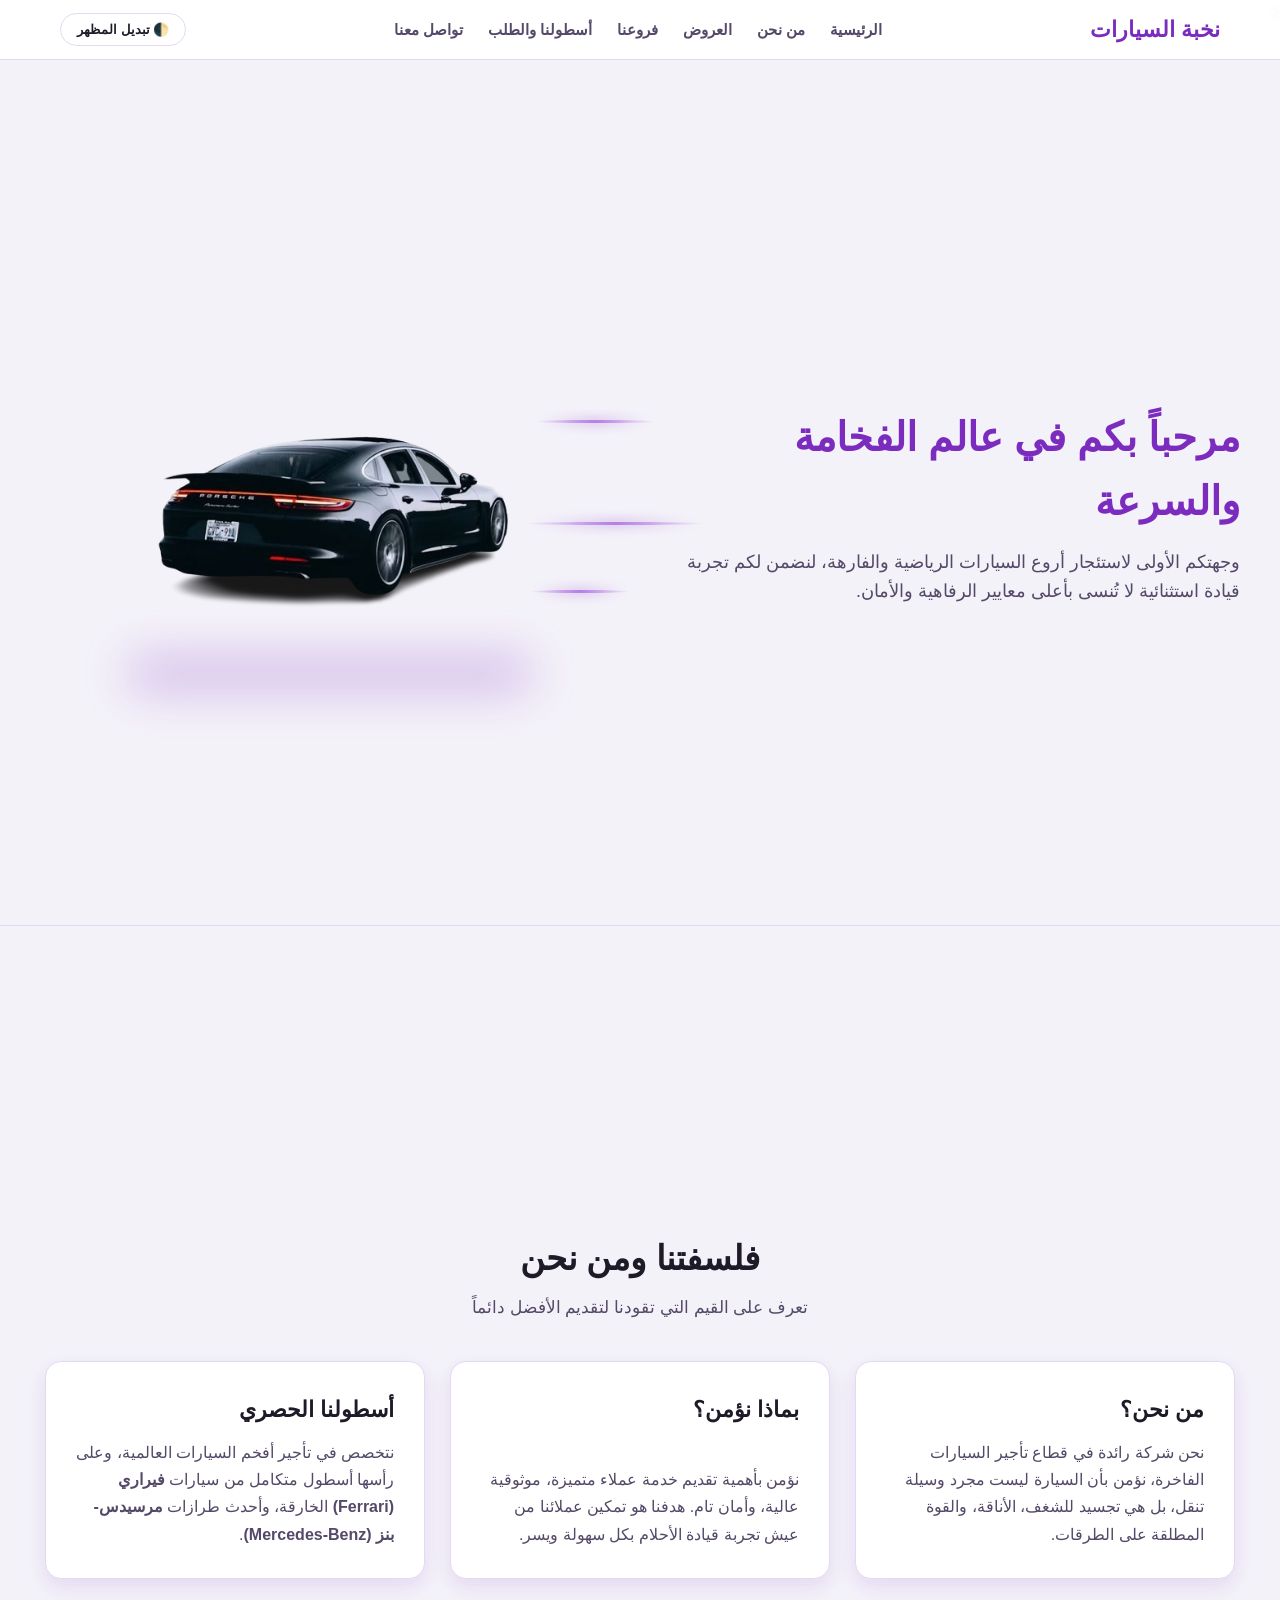
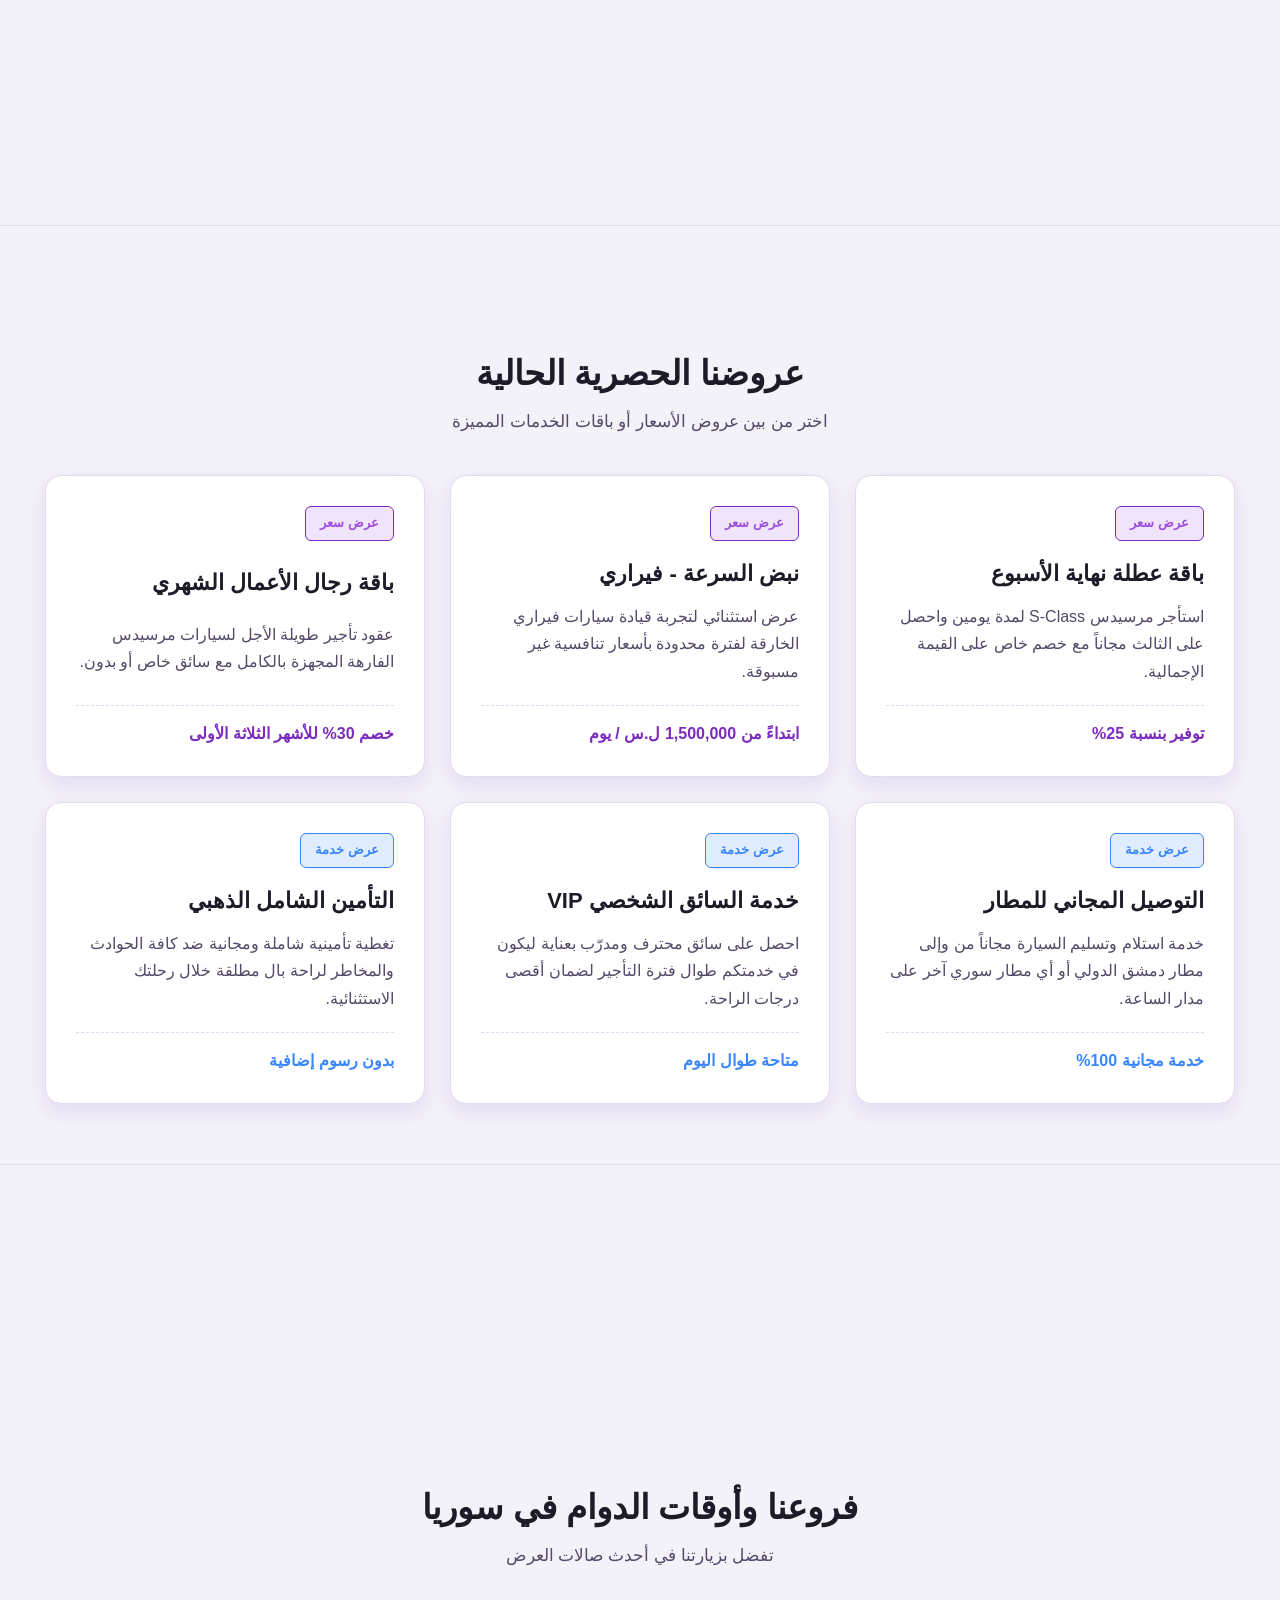
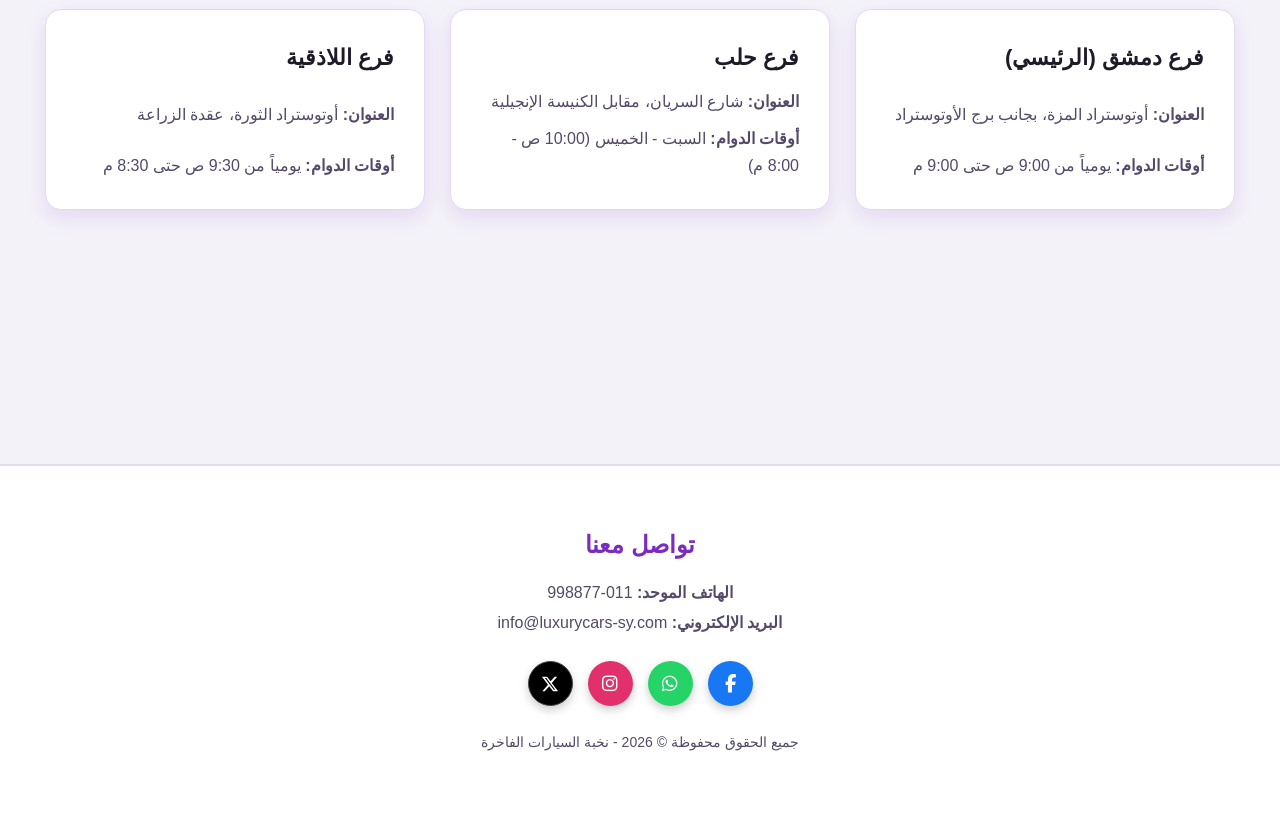
==== index.html @ 185308bc "Upload full Car Rental project files" ====
<?xml version="1.0" encoding="utf-8"?>
<!DOCTYPE html PUBLIC "-//W3C//DTD XHTML 1.0 Strict//EN" "http://www.w3.org/TR/xhtml1/DTD/xhtml1-strict.dtd">
<html xmlns="http://www.w3.org/1999/xhtml" xml:lang="ar" lang="ar" dir="rtl">
<head>
    <meta http-equiv="Content-Type" content="text/html; charset=utf-8" />
    <meta name="viewport" content="width=device-width, initial-scale=1.0" />
    <title>من نحن - نخبة السيارات الفاخرة</title>
    <!-- ربط ملف التنسيق الموحد -->
    <link rel="stylesheet" type="text/css" href="CSS/style.css" />
    <!-- ربط مكتبة Font Awesome للأيقونات -->
    <link rel="stylesheet" href="https://cdnjs.cloudflare.com/ajax/libs/font-awesome/6.4.0/css/all.min.css" />
    <!-- ربط مكتبة jQuery -->
    <script type="text/javascript" src="https://code.jquery.com/jquery-3.6.0.min.js"></script>
</head>
<body>

    <!-- شريط التنقل العلوي -->
    <!-- شريط التنقل العلوي -->
    <div id="navbar">
        <div class="nav-container">
            <!-- الجهة اليمنى: زر القائمة (للشاشات الصغيرة) + اللوغو -->
            <div class="nav-right">
                <button id="menuToggleBtn" type="button" aria-label="فتح القائمة">
                    <i class="fas fa-bars"></i>
                </button>
                <div class="logo">نخبة السيارات</div>
            </div>

            <!-- القائمة الرئيسية (تنسدل كـ Sidebar على الجوال) -->
            <ul class="nav-links">
                <li><a href="home.html">الرئيسية</a></li>
                <li><a href="AboutUs.html">من نحن</a></li>
                <li><a href="AboutUs.html#offers-section">العروض</a></li>
                <li><a href="AboutUs.html#branches-section">فروعنا</a></li>
                <li><a href="Cars.html">أسطولنا والطلب</a></li>
                <li><a href="#footer-section">تواصل معنا</a></li>
            </ul>

            <!-- الجهة اليسرى: زر تبديل المظهر -->
            <button id="themeToggleBtn" type="button">🌓 تبديل المظهر</button>
        </div>
    </div>

    <!-- السكشن الأول: الترحيب -->
    <<!-- السكشن الأول: الترحيب (مع انيميشن السيارة والهواء) -->
    <div id="welcome-section" class="section">
        <div class="welcome-container">
            <div class="welcome-content">
                <h1>مرحباً بكم في عالم الفخامة والسرعة</h1>
                <p>وجهتكم الأولى لاستئجار أروع السيارات الرياضية والفارهة، لنضمن لكم تجربة قيادة استثنائية لا تُنسى بأعلى معايير الرفاهية والأمان.</p>
            </div>
            
            <!-- حاوية السيارة مع تأثير الهواء والسرعة -->
            <div class="car-image-container">
                <div class="car-animation-wrapper">
                    <!-- خطوط الهواء (Wind Streaks) -->
                    <div class="wind-line line-1"></div>
                    <div class="wind-line line-2"></div>
                    <div class="wind-line line-3"></div>
                    
                    <!-- صورة السيارة المفرغة -->
                    <img src="imag/2.png" alt="سيارة فارهة" class="hero-car-img" />
                </div>
            </div>
        </div>
    </div>

    <!-- السكشن الثاني: فلسفتنا ومن نحن -->
    <div id="about-section" class="section">
        <div class="section-title">
            <h2>فلسفتنا ومن نحن</h2>
            <p>تعرف على القيم التي تقودنا لتقديم الأفضل دائماً</p>
        </div>
        <div class="cards-grid">
            <div class="card">
                <h3>من نحن؟</h3>
                <p>نحن شركة رائدة في قطاع تأجير السيارات الفاخرة، نؤمن بأن السيارة ليست مجرد وسيلة تنقل، بل هي تجسيد للشغف، الأناقة، والقوة المطلقة على الطرقات.</p>
            </div>
            <div class="card">
                <h3>بماذا نؤمن؟</h3>
                <p>نؤمن بأهمية تقديم خدمة عملاء متميزة، موثوقية عالية، وأمان تام. هدفنا هو تمكين عملائنا من عيش تجربة قيادة الأحلام بكل سهولة ويسر.</p>
            </div>
            <div class="card">
                <h3>أسطولنا الحصري</h3>
                <p>نتخصص في تأجير أفخم السيارات العالمية، وعلى رأسها أسطول متكامل من سيارات <strong>فيراري (Ferrari)</strong> الخارقة، وأحدث طرازات <strong>مرسيدس-بنز (Mercedes-Benz)</strong>.</p>
            </div>
        </div>
    </div>

    <!-- السكشن الثالث: العروض الحالية -->
    <div id="offers-section" class="section">
        <div class="section-title">
            <h2>عروضنا الحصرية الحالية</h2>
            <p>اختر من بين عروض الأسعار أو باقات الخدمات المميزة</p>
        </div>
        <div class="cards-grid">
            <div class="card offer-card">
                <span class="badge price-badge">عرض سعر</span>
                <h3>باقة عطلة نهاية الأسبوع</h3>
                <p>استأجر مرسيدس S-Class لمدة يومين واحصل على الثالث مجاناً مع خصم خاص على القيمة الإجمالية.</p>
                <div class="card-footer">
                    <span class="price-tag">توفير بنسبة 25%</span>
                </div>
            </div>
            <div class="card offer-card">
                <span class="badge price-badge">عرض سعر</span>
                <h3>نبض السرعة - فيراري</h3>
                <p>عرض استثنائي لتجربة قيادة سيارات فيراري الخارقة لفترة محدودة بأسعار تنافسية غير مسبوقة.</p>
                <div class="card-footer">
                    <span class="price-tag">ابتداءً من 1,500,000 ل.س / يوم</span>
                </div>
            </div>
            <div class="card offer-card">
                <span class="badge price-badge">عرض سعر</span>
                <h3>باقة رجال الأعمال الشهري</h3>
                <p>عقود تأجير طويلة الأجل لسيارات مرسيدس الفارهة المجهزة بالكامل مع سائق خاص أو بدون.</p>
                <div class="card-footer">
                    <span class="price-tag">خصم 30% للأشهر الثلاثة الأولى</span>
                </div>
            </div>
            <div class="card offer-card">
                <span class="badge service-badge">عرض خدمة</span>
                <h3>التوصيل المجاني للمطار</h3>
                <p>خدمة استلام وتسليم السيارة مجاناً من وإلى مطار دمشق الدولي أو أي مطار سوري آخر على مدار الساعة.</p>
                <div class="card-footer">
                    <span class="service-tag">خدمة مجانية 100%</span>
                </div>
            </div>
            <div class="card offer-card">
                <span class="badge service-badge">عرض خدمة</span>
                <h3>خدمة السائق الشخصي VIP</h3>
                <p>احصل على سائق محترف ومدرّب بعناية ليكون في خدمتكم طوال فترة التأجير لضمان أقصى درجات الراحة.</p>
                <div class="card-footer">
                    <span class="service-tag">متاحة طوال اليوم</span>
                </div>
            </div>
            <div class="card offer-card">
                <span class="badge service-badge">عرض خدمة</span>
                <h3>التأمين الشامل الذهبي</h3>
                <p>تغطية تأمينية شاملة ومجانية ضد كافة الحوادث والمخاطر لراحة بال مطلقة خلال رحلتك الاستثنائية.</p>
                <div class="card-footer">
                    <span class="service-tag">بدون رسوم إضافية</span>
                </div>
            </div>
        </div>
    </div>

    <!-- السكشن الرابع: الفروع -->
    <div id="branches-section" class="section">
        <div class="section-title">
            <h2>فروعنا وأوقات الدوام في سوريا</h2>
            <p>تفضل بزيارتنا في أحدث صالات العرض</p>
        </div>
        <div class="cards-grid">
            <div class="card branch-card">
                <h3>فرع دمشق (الرئيسي)</h3>
                <p><strong>العنوان:</strong> أوتوستراد المزة، بجانب برج الأوتوستراد</p>
                <p class="working-hours"><strong>أوقات الدوام:</strong> يومياً من 9:00 ص حتى 9:00 م</p>
            </div>
            <div class="card branch-card">
                <h3>فرع حلب</h3>
                <p><strong>العنوان:</strong> شارع السريان، مقابل الكنيسة الإنجيلية</p>
                <p class="working-hours"><strong>أوقات الدوام:</strong> السبت - الخميس (10:00 ص - 8:00 م)</p>
            </div>
            <div class="card branch-card">
                <h3>فرع اللاذقية</h3>
                <p><strong>العنوان:</strong> أوتوستراد الثورة، عقدة الزراعة</p>
                <p class="working-hours"><strong>أوقات الدوام:</strong> يومياً من 9:30 ص حتى 8:30 م</p>
            </div>
        </div>
    </div>

    <!-- الفوتر مع الأيقونات -->
    <footer id="footer-section">
        <div class="footer-content">
            <h3>تواصل معنا</h3>
            <p><strong>الهاتف الموحد:</strong> 011-998877</p>
            <p><strong>البريد الإلكتروني:</strong> info@luxurycars-sy.com</p>
            
            <div class="social-icons">
                <a href="https://facebook.com" target="_blank" class="social-btn fb" title="Facebook">
                    <i class="fab fa-facebook-f"></i>
                </a>
                <a href="https://whatsapp.com" target="_blank" class="social-btn wa" title="WhatsApp">
                    <i class="fab fa-whatsapp"></i>
                </a>
                <a href="https://instagram.com" target="_blank" class="social-btn ig" title="Instagram">
                    <i class="fab fa-instagram"></i>
                </a>
                <a href="https://twitter.com" target="_blank" class="social-btn x" title="X (Twitter)">
                    <svg viewBox="0 0 24 24" width="18" height="18" fill="currentColor">
                        <path d="M18.244 2.25h3.308l-7.227 8.26 8.502 11.24H16.17l-5.214-6.817L4.99 21.75H1.68l7.73-8.835L1.254 2.25H8.08l4.713 6.231zm-1.161 17.52h1.833L7.084 4.126H5.117z"/>
                    </svg>
                </a>
            </div>

            <p class="copy">جميع الحقوق محفوظة &copy; 2026 - نخبة السيارات الفاخرة</p>
        </div>
    </footer>

    <!-- الجافا سكريبت -->
    <script src="JS/myFunctions.js">
        
    </script>
</body>
</html>
---- CSS/style.css ----
/* إعدادات الألوان العامة */
:root {
    --bg-primary: #0f0c15;
    --bg-card: #1c1628;
    --text-main: #f5f2fb;
    --text-sub: #b2a4c7;
    --purple-accent: #9d4edd;
    --purple-light: #c77dff;
    --border-color: #2f2540;
    --shadow-color: rgba(0, 0, 0, 0.5);
    --nav-bg: rgba(15, 12, 21, 0.95);
}
html:not(.dark-mode) {
    --bg-primary: #f4f2f9;
    --bg-card: #ffffff;
    --text-main: #1f1a28;
    --text-sub: #544968;
    --purple-accent: #7b2cbf;
    --purple-light: #9d4edd;
    --border-color: #e3d9f0;
    --shadow-color: rgba(123, 44, 191, 0.12);
    --nav-bg: rgba(255, 255, 255, 0.95);
}
* {
    box-sizing: border-box;
    margin: 0;
    padding: 0;
}
html {
    scroll-behavior: smooth;
}
body {
    font-family: 'Segoe UI', Tahoma, Geneva, Verdana, sans-serif;
    background-color: var(--bg-primary);
    color: var(--text-main);
    direction: rtl;
    line-height: 1.6;
}
/* شريط التنقل */
#navbar {
    position: fixed;
    top: 0;
    left: 0;
    width: 100%;
    background: var(--nav-bg);
    backdrop-filter: blur(10px);
    border-bottom: 1px solid var(--border-color);
    z-index: 1000;
}
.nav-container {
    display: flex;
    justify-content: space-between;
    align-items: center;
    max-width: 1200px;
    margin: 0 auto;
    padding: 12px 20px;
}
.nav-right {
    display: flex;
    align-items: center;
    gap: 12px;
}
.logo {
    font-size: 22px;
    font-weight: bold;
    color: var(--purple-accent);
}
#menuToggleBtn {
    display: none;
    background: transparent;
    border: none;
    color: var(--text-main);
    font-size: 22px;
    cursor: pointer;
    padding: 4px 8px;
    border-radius: 6px;
    transition: background-color 0.2s ease;
}
#menuToggleBtn:hover {
    background-color: var(--border-color);
}
.nav-links {
    display: flex;
    list-style: none;
    gap: 25px;
    margin: 0;
    padding: 0;
}
.nav-links a {
    text-decoration: none;
    color: var(--text-sub);
    font-weight: 600;
    font-size: 15px;
    padding: 5px 0;
    transition: color 0.3s;
}
.nav-links a:hover, .nav-links a.active-nav {
    color: var(--purple-accent);
}
#themeToggleBtn {
    background: var(--bg-card);
    color: var(--text-main);
    border: 1px solid var(--border-color);
    padding: 8px 16px;
    border-radius: 20px;
    cursor: pointer;
    font-weight: bold;
    font-size: 13px;
    transition: all 0.3s;
}
#themeToggleBtn:hover {
    background-color: var(--purple-accent);
    color: #fff;
}
/* الأقسام والعناوين */
.section {
    min-height: 100vh;
    display: flex;
    flex-direction: column;
    justify-content: center;
    align-items: center;
    padding: 120px 20px 60px 20px;
    border-bottom: 1px solid var(--border-color);
}
.section-title {
    text-align: center;
    margin-bottom: 40px;
}
.section-title h2 {
    font-size: 34px;
    color: var(--text-main);
    margin-bottom: 8px;
}
.section-title p {
    color: var(--text-sub);
    font-size: 17px;
}
/* قسم الترحيب */
.welcome-container {
    display: flex;
    align-items: center;
    justify-content: space-between;
    max-width: 1200px;
    width: 100%;
    gap: 40px;
}
.welcome-content {
    flex: 1;
    text-align: right;
}
.welcome-content h1 {
    font-size: 40px;
    margin-bottom: 15px;
    color: var(--purple-accent);
}
.welcome-content p {
    font-size: 18px;
    color: var(--text-sub);
}
.car-image-container {
    flex: 1;
    text-align: center;
}
.hero-car-img {
    width: 100%;
    max-width: 100%;
    background-color: transparent;
    height: auto;
}
/* البطاقات والعروض */
.cards-grid {
    display: flex;
    flex-wrap: wrap;
    justify-content: center;
    gap: 25px;
    max-width: 1200px;
    width: 100%;
}
.card {
    background-color: var(--bg-card);
    border: 1px solid var(--border-color);
    border-radius: 16px;
    padding: 30px;
    width: calc(33.333% - 20px);
    min-width: 280px;
    display: flex;
    flex-direction: column;
    justify-content: space-between;
    text-align: right;
    box-shadow: 0 8px 20px var(--shadow-color);
    transition: transform 0.3s ease, border-color 0.3s ease;
}
.card:hover {
    transform: translateY(-8px);
    border-color: var(--purple-accent);
}
.card h3 {
    font-size: 22px;
    color: var(--text-main);
    margin-bottom: 12px;
}
.card p {
    font-size: 16px;
    color: var(--text-sub);
    line-height: 1.7;
}
.badge {
    align-self: flex-start;
    padding: 6px 14px;
    border-radius: 6px;
    font-size: 13px;
    font-weight: bold;
    margin-bottom: 15px;
}
.price-badge {
    background-color: rgba(157, 78, 221, 0.15);
    color: var(--purple-light);
    border: 1px solid var(--purple-accent);
}
.service-badge {
    background-color: rgba(58, 134, 255, 0.15);
    color: #3a86ff;
    border: 1px solid #3a86ff;
}
.card-footer {
    margin-top: 20px;
    padding-top: 15px;
    border-top: 1px dashed var(--border-color);
}
.price-tag {
    font-weight: bold;
    color: var(--purple-accent);
    font-size: 16px;
}
.service-tag {
    font-weight: bold;
    color: #3a86ff;
    font-size: 16px;
}
.working-hours {
    margin-top: 10px;
    color: var(--purple-accent);
}
/* التذييل وأيقونات التواصل */
#footer-section {
    background-color: var(--bg-card);
    border-top: 1px solid var(--border-color);
    padding: 60px 20px;
    text-align: center;
}
.footer-content h3 {
    color: var(--purple-accent);
    margin-bottom: 15px;
    font-size: 24px;
}
.footer-content p {
    color: var(--text-sub);
    margin: 5px 0;
    font-size: 16px;
}
.social-icons {
    display: flex;
    justify-content: center;
    gap: 15px;
    margin: 25px 0;
}
.social-btn {
    display: flex;
    justify-content: center;
    align-items: center;
    width: 45px;
    height: 45px;
    border-radius: 50%;
    font-size: 18px;
    color: #ffffff;
    text-decoration: none;
    transition: transform 0.3s ease, opacity 0.3s ease;
    box-shadow: 0 4px 10px rgba(0,0,0,0.2);
}
.social-btn:hover {
    transform: translateY(-3px);
    opacity: 0.9;
}
.social-btn.fb { background-color: #1877f2; }
.social-btn.wa { background-color: #25d366; }
.social-btn.ig { background-color: #e1306c; }
.social-btn.x  { background-color: #000000; border: 1px solid #444; }
html.dark-mode .social-btn.x {
    background-color: #ffffff;
    color: #000000;
}
.footer-content .copy {
    margin-top: 20px;
    font-size: 14px;
}
/* التصميم المتجاوب */
@media (max-width: 992px) {
    #menuToggleBtn {
        display: block;
    }
    .nav-container {
        position: relative;
        padding: 10px 15px;
    }
    .logo {
        font-size: 19px;
    }
    #themeToggleBtn {
        padding: 6px 12px;
        font-size: 12px;
    }
    .nav-links {
        position: absolute;
        top: 100%;
        left: 0;
        right: 0;
        width: 100%;
        background-color: var(--bg-card);
        flex-direction: column;
        align-items: center;
        gap: 15px;
        padding: 0;
        border-bottom: 1px solid var(--border-color);
        box-shadow: 0 15px 30px var(--shadow-color);
        max-height: 0;
        overflow: hidden;
        opacity: 0;
        transition: max-height 0.4s cubic-bezier(0.4, 0, 0.2, 1), opacity 0.3s ease, padding 0.3s ease;
    }
    .nav-links.mobile-open {
        max-height: 380px;
        opacity: 1;
        padding: 20px 0;
    }
    .nav-links a {
        font-size: 15px;
        width: 100%;
        text-align: center;
    }
    .section {
        min-height: auto;
        padding: 85px 15px 45px 15px;
        justify-content: flex-start;
    }
    .section-title {
        margin-bottom: 25px;
    }
    .section-title h2 {
        font-size: 24px;
        margin-bottom: 6px;
    }
    .section-title p {
        font-size: 14px;
    }
    .welcome-container {
        flex-direction: column-reverse;
        text-align: center;
        gap: 20px;
    }
    .welcome-content {
        text-align: center;
    }
    .welcome-content h1 {
        font-size: 26px;
        line-height: 1.35;
        margin-bottom: 12px;
    }
    .welcome-content p {
        font-size: 15px;
        line-height: 1.6;
    }

    .cards-grid {
        gap: 16px;
    }
    .card {
        width: 100%;
        padding: 20px 18px;
        min-width: 0;
    }
    .card h3 {
        font-size: 19px;
        margin-bottom: 8px;
    }
    .card p {
        font-size: 14px;
        line-height: 1.6;
    }
    .badge {
        font-size: 12px;
        padding: 4px 10px;
        margin-bottom: 10px;
    }
    .price-tag, .service-tag {
        font-size: 14px;
    }
    .working-hours {
        font-size: 13px;
    }
    #footer-section {
        padding: 45px 15px;
    }
    .footer-content h3 {
        font-size: 20px;
        margin-bottom: 10px;
    }
    .footer-content p {
        font-size: 14px;
    }
    .social-icons {
        gap: 12px;
        margin: 20px 0;
    }
    .social-btn {
        width: 40px;
        height: 40px;
        font-size: 16px;
    }
    .footer-content .copy {
        font-size: 12px;
        margin-top: 15px;
    }
}
/* حركة السيارة وتأثيرات الهواء */
.car-animation-wrapper {
    position: relative;
    display: inline-block;
    width: 100%;
    max-width: 500px;
}
.hero-car-img {
    width: 100%;
    border-radius: 16px;
    position: relative;
    z-index: 2;
}
@keyframes carDriveEffect {
    0%, 100% {
        transform: translateY(0) rotate(0deg);
    }
    50% {
    }
}
.wind-line {
    position: absolute;
    height: 3px;
    background: linear-gradient(90deg, transparent, var(--purple-light), transparent);
    border-radius: 50%;
    z-index: 1;
    opacity: 0.7;
    filter: drop-shadow(0 0 6px var(--purple-accent));
    animation: windFlow 2.2s linear infinite;
}
.wind-line.line-1 {
    top: 25%;
    right: -15%;
    width: 120px;
    animation-delay: 0s;
}
.wind-line.line-2 {
    top: 55%;
    right: -25%;
    width: 180px;
    animation-delay: 0.7s;
}
.wind-line.line-3 {
    top: 75%;
    right: -10%;
    width: 100px;
    animation-delay: 1.4s;
}
@keyframes windFlow {
    0% {
        transform: translateX(60px);
        opacity: 0;
    }
    30% {
        opacity: 0.9;
    }
    70% {
        opacity: 0.9;
    }
    100% {
        transform: translateX(-350px);
        opacity: 0;
    }
}
.car-animation-wrapper::before {
    content: '';
    position: absolute;
    bottom: -10px;
    left: 10%;
    right: 10%;
    height: 25px;
    background: var(--purple-accent);
    filter: blur(25px);
    opacity: 0.4;
    z-index: 111;
    animation: glowPulse 3s ease-in-out infinite;
}
@keyframes glowPulse {
    0%, 100% {
        transform: scale(0.9);
        opacity: 0.3;
    }
    50% {
        transform: scale(1.1);
        opacity: 0.6;
    }
}
/*==============================================================*/
/* ==========================================
   تنسيقات صفحة السيارات وجدول العرض والنموذج
   ========================================== */

.cars-table-section {
    padding: 120px 20px 60px 20px;
}

/* حاوية الجدول المتجاوبة */
.table-responsive-container {
    max-width: 1200px;
    width: 100%;
    margin: 0 auto;
    overflow-x: auto;
    background-color: var(--bg-card);
    border: 1px solid var(--border-color);
    border-radius: 16px;
    box-shadow: 0 10px 30px var(--shadow-color);
}

.cars-data-table {
    width: 100%;
    border-collapse: collapse;
    text-align: right;
    white-space: nowrap;
}

.cars-data-table th, 
.cars-data-table td {
    padding: 16px 20px;
    border-bottom: 1px solid var(--border-color);
    font-size: 15px;
    color: var(--text-main);
}

.cars-data-table th {
    background-color: rgba(157, 78, 221, 0.1);
    color: var(--purple-accent);
    font-weight: bold;
    font-size: 16px;
}

.cars-data-table tr:last-child td {
    border-bottom: none;
}

.cars-data-table tr:hover td {
    background-color: rgba(157, 78, 221, 0.03);
}

/* مربعات الاختيار (Checkbox) */
.car-select-checkbox, 
.toggle-details-checkbox {
    width: 18px;
    height: 18px;
    accent-color: var(--purple-accent);
    cursor: pointer;
}

/* صف تفاصيل السيارة المخفي */
.car-details-row td {
    background-color: rgba(157, 78, 221, 0.05);
    padding: 15px 20px;
}

.car-specs-box {
    display: flex;
    flex-wrap: wrap;
    gap: 20px;
    font-size: 14px;
    color: var(--text-sub);
}

.car-specs-box strong {
    color: var(--text-main);
}

/* زر المتابعة */
.proceed-container {
    max-width: 1200px;
    margin: 30px auto 0 auto;
    text-align: left;
}

.btn-proceed {
    background-color: var(--purple-accent);
    color: #ffffff;
    border: none;
    padding: 12px 30px;
    border-radius: 10px;
    font-size: 16px;
    font-weight: bold;
    cursor: pointer;
    transition: background-color 0.3s ease, transform 0.2s ease;
    box-shadow: 0 6px 20px rgba(157, 78, 221, 0.3);
}

.btn-proceed:hover {
    background-color: var(--purple-light);
    transform: translateY(-2px);
}

/* ==========================================
   نموذج الحجز (Booking Form Section)
   ========================================== */
.booking-section {
    padding: 40px 20px 80px 20px;
}

.form-card-container {
    max-width: 700px;
    width: 100%;
    margin: 0 auto;
}

.form-card-container fieldset {
    background-color: var(--bg-card);
    border: 1px solid var(--border-color);
    border-radius: 16px;
    padding: 35px;
    box-shadow: 0 10px 30px var(--shadow-color);
}

.form-card-container legend {
    background-color: var(--purple-accent);
    color: #ffffff;
    padding: 8px 20px;
    border-radius: 8px;
    font-weight: bold;
    font-size: 16px;
}

.form-group {
    margin-bottom: 20px;
    text-align: right;
}

.form-group label {
    display: block;
    margin-bottom: 8px;
    font-size: 14px;
    color: var(--text-main);
    font-weight: 600;
}

.form-group input {
    width: 100%;
    padding: 12px 15px;
    border-radius: 10px;
    border: 1px solid var(--border-color);
    background-color: var(--bg-primary);
    color: var(--text-main);
    font-size: 15px;
    outline: none;
    transition: border-color 0.3s, box-shadow 0.3s;
}

.form-group input:focus {
    border-color: var(--purple-accent);
    box-shadow: 0 0 10px rgba(157, 78, 221, 0.2);
}

/* رسائل الخطأ */
.error-msg {
    display: block;
    color: #ff4d4d;
    font-size: 12px;
    margin-top: 5px;
    font-weight: 500;
}

/* زر إرسال الطلب النهائي */
.btn-submit-final {
    width: 100%;
    background: linear-gradient(135deg, var(--purple-accent), #7b2cbf);
    color: #ffffff;
    border: none;
    padding: 14px;
    border-radius: 10px;
    font-weight: bold;
    font-size: 16px;
    cursor: pointer;
    margin-top: 10px;
    transition: opacity 0.3s, transform 0.2s;
    box-shadow: 0 6px 20px rgba(157, 78, 221, 0.3);
}

.btn-submit-final:hover {
    opacity: 0.95;
    transform: translateY(-2px);
}

/* ==========================================
   نافذة النتيجة المنبثقة (Result Modal)
   ========================================== */
.result-body-content {
    text-align: right;
    font-size: 15px;
    color: var(--text-main);
    line-height: 1.8;
}

.result-body-content ul {
    margin: 15px 0;
    padding-right: 20px;
}

.result-body-content li {
    margin-bottom: 8px;
    color: var(--text-sub);
}

.discount-notice {
    background-color: rgba(40, 167, 69, 0.15);
    color: #28a745;
    border: 1px solid #28a745;
    padding: 8px 12px;
    border-radius: 8px;
    font-size: 14px;
    font-weight: bold;
    margin: 15px 0;
    text-align: center;
}

.final-total {
    color: var(--purple-accent);
    font-size: 18px;
    font-weight: bold;
    margin-top: 15px;
    text-align: center;
    background-color: rgba(157, 78, 221, 0.1);
    padding: 10px;
    border-radius: 8px;
}

/* ==========================================
   التصميم المتجاوب للشاشات الصغيرة (Mobile & Tablet)
   ========================================== */
@media (max-width: 768px) {
    .cars-table-section {
        padding: 90px 15px 40px 15px;
    }

    .cars-data-table th, 
    .cars-data-table td {
        padding: 12px 14px;
        font-size: 13px;
    }

    .car-specs-box {
        flex-direction: column;
        gap: 8px;
    }

    .form-card-container fieldset {
        padding: 20px;
    }

    .btn-proceed {
        width: 100%;
        text-align: center;
    }
}
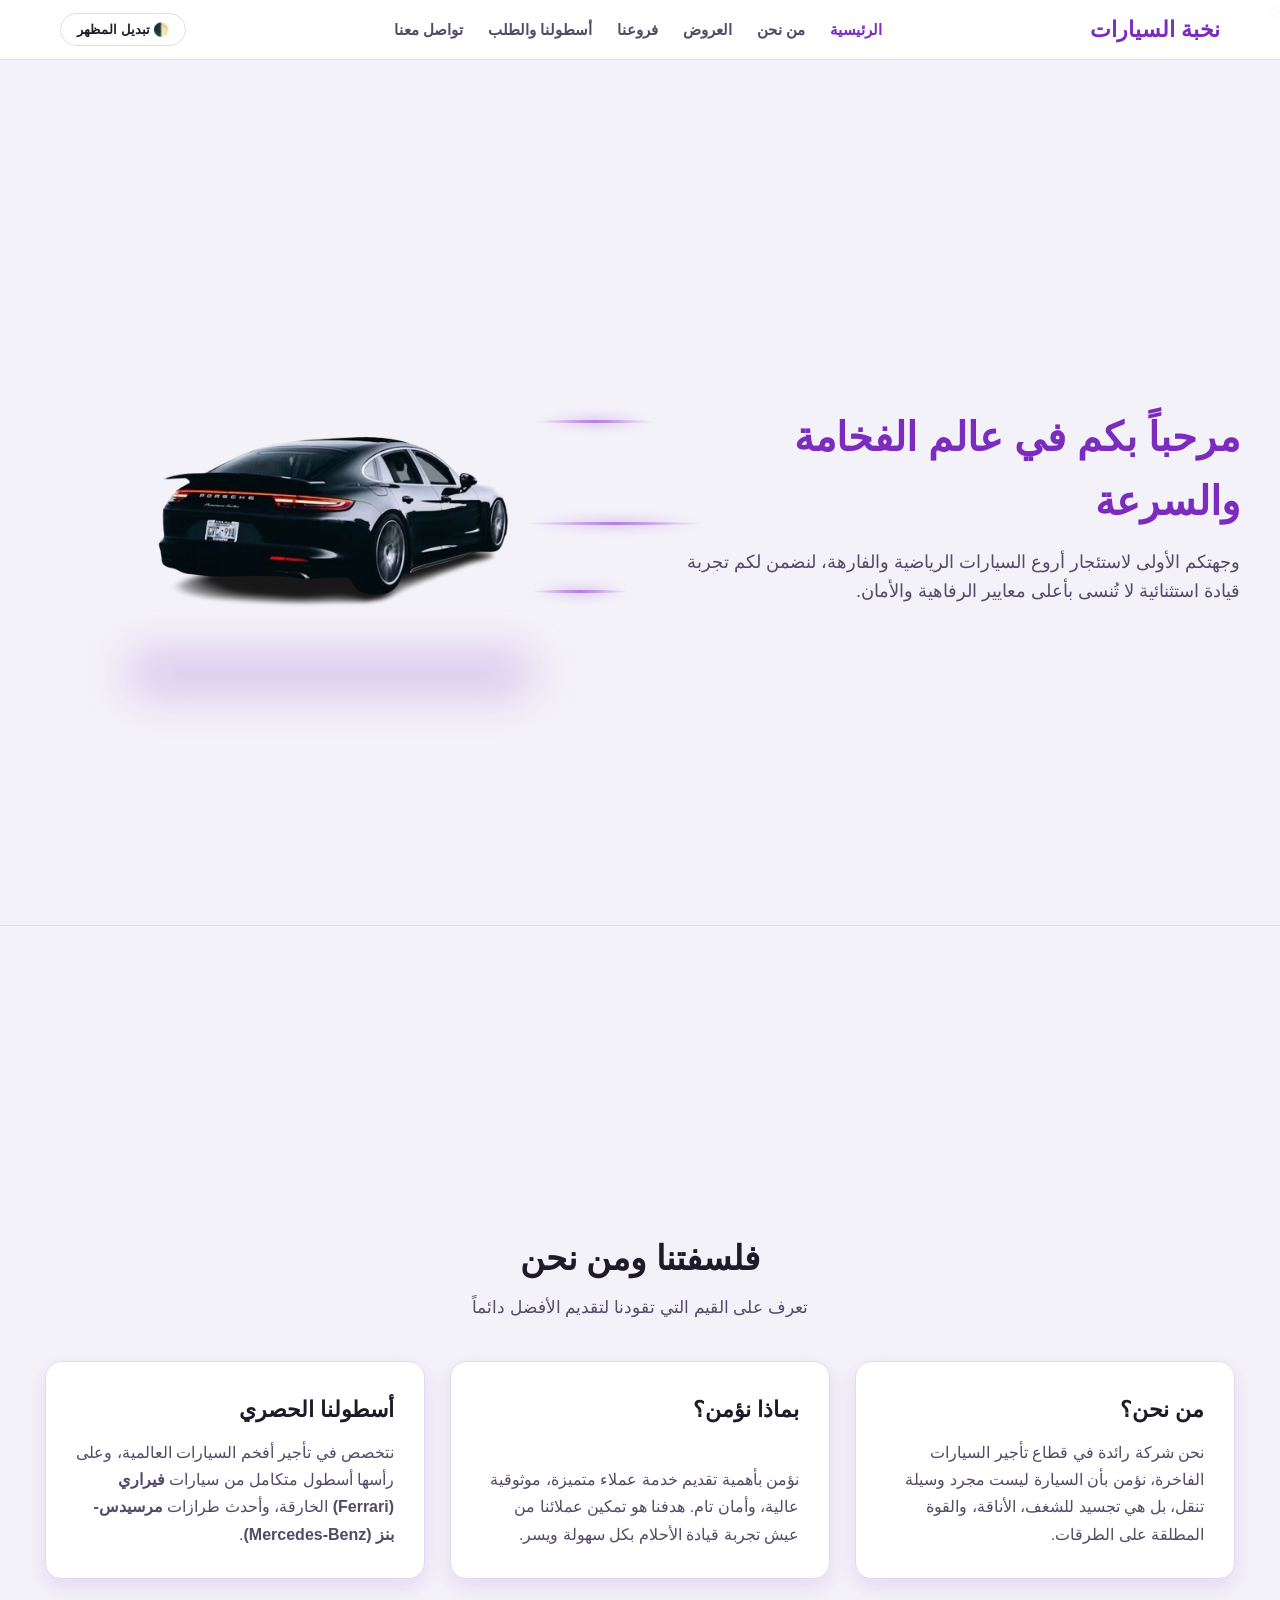
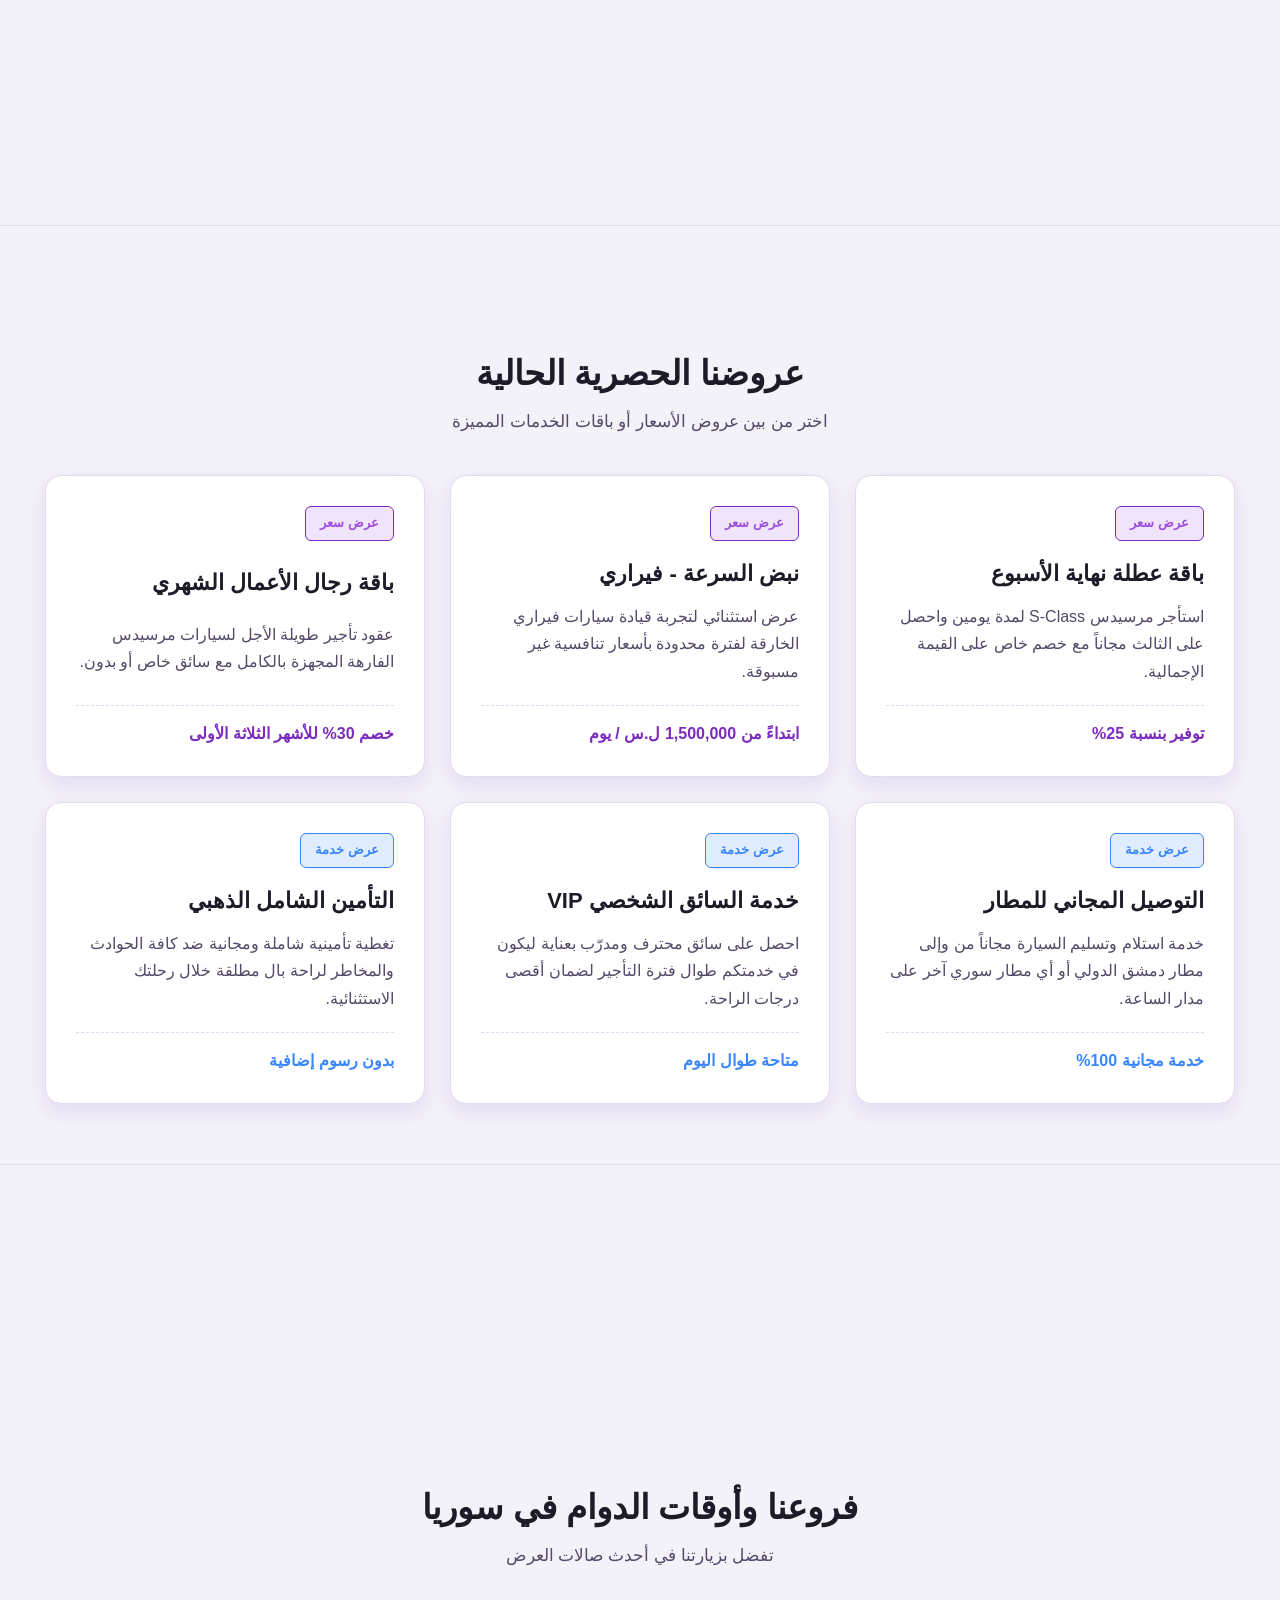
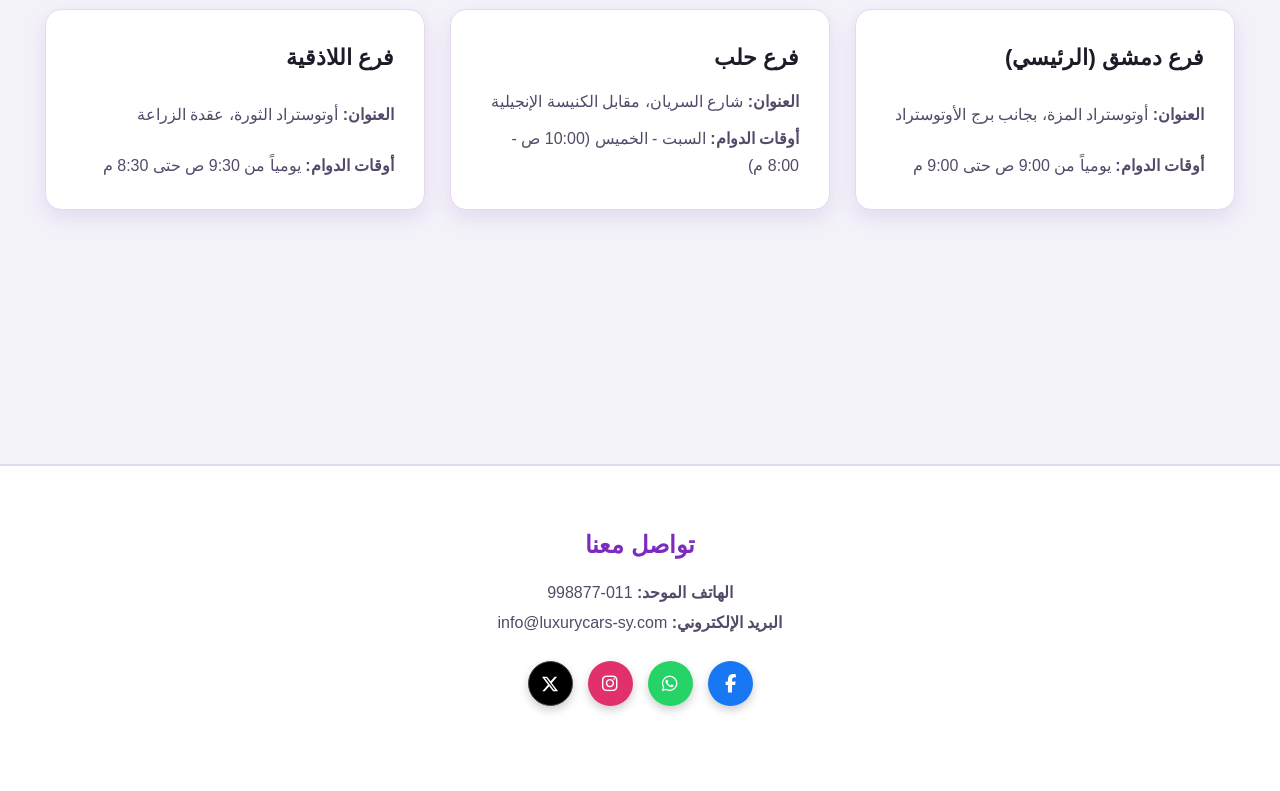
==== commit bdc37056: "Update UI, الملف النهائي" ====
--- a/index.html
+++ b/index.html
@@ -28,11 +28,11 @@
 
             <!-- القائمة الرئيسية (تنسدل كـ Sidebar على الجوال) -->
             <ul class="nav-links">
-                <li><a href="home.html">الرئيسية</a></li>
-                <li><a href="AboutUs.html">من نحن</a></li>
-                <li><a href="AboutUs.html#offers-section">العروض</a></li>
-                <li><a href="AboutUs.html#branches-section">فروعنا</a></li>
-                <li><a href="Cars.html">أسطولنا والطلب</a></li>
+                <li><a href="index.html#welcome-section">الرئيسية</a></li>
+                <li><a href="index.html#about-section">من نحن</a></li>
+                <li><a href="index.html#offers-section">العروض</a></li>
+                <li><a href="index.html#branches-section">فروعنا</a></li>
+                <li><a href="Cars.html#cars-section">أسطولنا والطلب</a></li>
                 <li><a href="#footer-section">تواصل معنا</a></li>
             </ul>
 
@@ -194,7 +194,6 @@
                 </a>
             </div>
 
-            <p class="copy">جميع الحقوق محفوظة &copy; 2026 - نخبة السيارات الفاخرة</p>
         </div>
     </footer>
 
--- a/CSS/style.css
+++ b/CSS/style.css
@@ -1,4 +1,6 @@
-/* إعدادات الألوان العامة */
+/* ==========================================
+   1. إعدادات الألوان العامة والمتغيرات (Variables)
+   ========================================== */
 :root {
     --bg-primary: #0f0c15;
     --bg-card: #1c1628;
@@ -10,6 +12,8 @@
     --shadow-color: rgba(0, 0, 0, 0.5);
     --nav-bg: rgba(15, 12, 21, 0.95);
 }
+
+/* الثيم الفاتح (Light Mode) */
 html:not(.dark-mode) {
     --bg-primary: #f4f2f9;
     --bg-card: #ffffff;
@@ -21,14 +25,20 @@
     --shadow-color: rgba(123, 44, 191, 0.12);
     --nav-bg: rgba(255, 255, 255, 0.95);
 }
+
+/* ==========================================
+   2. التنسيقات الأساسية (Reset & General)
+   ========================================== */
 * {
     box-sizing: border-box;
     margin: 0;
     padding: 0;
 }
+
 html {
     scroll-behavior: smooth;
 }
+
 body {
     font-family: 'Segoe UI', Tahoma, Geneva, Verdana, sans-serif;
     background-color: var(--bg-primary);
@@ -36,7 +46,37 @@
     direction: rtl;
     line-height: 1.6;
 }
-/* شريط التنقل */
+
+/* تنسيق الأقسام والعناوين */
+.section {
+    min-height: 100vh;
+    display: flex;
+    flex-direction: column;
+    justify-content: center;
+    align-items: center;
+    padding: 120px 20px 60px 20px;
+    border-bottom: 1px solid var(--border-color);
+}
+
+.section-title {
+    text-align: center;
+    margin-bottom: 40px;
+}
+
+.section-title h2 {
+    font-size: 34px;
+    color: var(--text-main);
+    margin-bottom: 8px;
+}
+
+.section-title p {
+    color: var(--text-sub);
+    font-size: 17px;
+}
+
+/* ==========================================
+   3. شريط التنقل (Navbar)
+   ========================================== */
 #navbar {
     position: fixed;
     top: 0;
@@ -47,6 +87,7 @@
     border-bottom: 1px solid var(--border-color);
     z-index: 1000;
 }
+
 .nav-container {
     display: flex;
     justify-content: space-between;
@@ -55,16 +96,19 @@
     margin: 0 auto;
     padding: 12px 20px;
 }
+
 .nav-right {
     display: flex;
     align-items: center;
     gap: 12px;
 }
+
 .logo {
     font-size: 22px;
     font-weight: bold;
     color: var(--purple-accent);
 }
+
 #menuToggleBtn {
     display: none;
     background: transparent;
@@ -76,9 +120,11 @@
     border-radius: 6px;
     transition: background-color 0.2s ease;
 }
+
 #menuToggleBtn:hover {
     background-color: var(--border-color);
 }
+
 .nav-links {
     display: flex;
     list-style: none;
@@ -86,6 +132,7 @@
     margin: 0;
     padding: 0;
 }
+
 .nav-links a {
     text-decoration: none;
     color: var(--text-sub);
@@ -94,9 +141,12 @@
     padding: 5px 0;
     transition: color 0.3s;
 }
-.nav-links a:hover, .nav-links a.active-nav {
-    color: var(--purple-accent);
-}
+
+.nav-links a:hover, 
+.nav-links a.active-nav {
+    color: var(--purple-accent);
+}
+
 #themeToggleBtn {
     background: var(--bg-card);
     color: var(--text-main);
@@ -108,34 +158,90 @@
     font-size: 13px;
     transition: all 0.3s;
 }
+
 #themeToggleBtn:hover {
     background-color: var(--purple-accent);
     color: #fff;
 }
-/* الأقسام والعناوين */
-.section {
-    min-height: 100vh;
-    display: flex;
-    flex-direction: column;
+
+/* ==========================================
+   4. الصفحة الرئيسية (Home Page - home.html)
+   ========================================== */
+.home-clean-section {
+    padding: 120px 20px 80px 20px;
+    min-height: calc(100vh - 80px);
+    
+}
+
+.home-table-wrapper {
+    width: 80%;
+    margin: 0 auto;
+    overflow-x: auto;
+    background-color: var(--bg-card);
+    border: 1px solid var(--border-color);
+    border-radius: 16px;
+    box-shadow: 0 10px 30px var(--shadow-color);
+}
+
+.students-data-table {
+    width: 100%;
+    border-collapse: collapse;
+    text-align: right;
+}
+
+.students-data-table th, 
+.students-data-table td {
+    padding: 18px 25px;
+    border-bottom: 1px solid var(--border-color);
+    font-size: 16px;
+    color: var(--text-main);
+}
+
+.students-data-table th {
+    background-color: rgba(157, 78, 221, 0.12);
+    color: var(--purple-accent);
+    font-size: 17px;
+    font-weight: bold;
+}
+
+.students-data-table tr:hover td {
+    background-color: rgba(157, 78, 221, 0.04);
+}
+
+.deploy-action-container {
+    text-align: center;
+    margin-top: 40px;
+    width: 80%;
+    margin-left: auto;
+    margin-right: auto;
+}
+
+
+.deploy-icon-btn {
+    display: inline-flex;
+    align-items: center;
     justify-content: center;
-    align-items: center;
-    padding: 120px 20px 60px 20px;
-    border-bottom: 1px solid var(--border-color);
-}
-.section-title {
-    text-align: center;
-    margin-bottom: 40px;
-}
-.section-title h2 {
-    font-size: 34px;
-    color: var(--text-main);
-    margin-bottom: 8px;
-}
-.section-title p {
-    color: var(--text-sub);
-    font-size: 17px;
-}
-/* قسم الترحيب */
+    gap: 12px;
+    background: linear-gradient(135deg, var(--purple-accent), #7b2cbf);
+    color: #ffffff;
+    padding: 16px 36px;
+    border-radius: 50px;
+    font-size: 18px;
+    font-weight: bold;
+    text-decoration: none;
+    box-shadow: 0 8px 25px rgba(157, 78, 221, 0.35);
+    transition: all 0.3s ease;
+}
+
+.deploy-icon-btn:hover {
+    transform: translateY(-3px) scale(1.02);
+    box-shadow: 0 12px 30px rgba(157, 78, 221, 0.5);
+    color: #ffffff;
+}
+
+/* ==========================================
+   5. صفحة من نحن (About Us - AboutUs.html)
+   ========================================== */
 .welcome-container {
     display: flex;
     align-items: center;
@@ -144,30 +250,28 @@
     width: 100%;
     gap: 40px;
 }
+
 .welcome-content {
     flex: 1;
     text-align: right;
 }
+
 .welcome-content h1 {
     font-size: 40px;
     margin-bottom: 15px;
     color: var(--purple-accent);
 }
+
 .welcome-content p {
     font-size: 18px;
     color: var(--text-sub);
 }
+
 .car-image-container {
     flex: 1;
     text-align: center;
 }
-.hero-car-img {
-    width: 100%;
-    max-width: 100%;
-    background-color: transparent;
-    height: auto;
-}
-/* البطاقات والعروض */
+
 .cards-grid {
     display: flex;
     flex-wrap: wrap;
@@ -176,6 +280,7 @@
     max-width: 1200px;
     width: 100%;
 }
+
 .card {
     background-color: var(--bg-card);
     border: 1px solid var(--border-color);
@@ -190,20 +295,24 @@
     box-shadow: 0 8px 20px var(--shadow-color);
     transition: transform 0.3s ease, border-color 0.3s ease;
 }
+
 .card:hover {
     transform: translateY(-8px);
     border-color: var(--purple-accent);
 }
+
 .card h3 {
     font-size: 22px;
     color: var(--text-main);
     margin-bottom: 12px;
 }
+
 .card p {
     font-size: 16px;
     color: var(--text-sub);
     line-height: 1.7;
 }
+
 .badge {
     align-self: flex-start;
     padding: 6px 14px;
@@ -212,235 +321,57 @@
     font-weight: bold;
     margin-bottom: 15px;
 }
+
 .price-badge {
     background-color: rgba(157, 78, 221, 0.15);
     color: var(--purple-light);
     border: 1px solid var(--purple-accent);
 }
+
 .service-badge {
     background-color: rgba(58, 134, 255, 0.15);
     color: #3a86ff;
     border: 1px solid #3a86ff;
 }
+
 .card-footer {
     margin-top: 20px;
     padding-top: 15px;
     border-top: 1px dashed var(--border-color);
 }
+
 .price-tag {
     font-weight: bold;
     color: var(--purple-accent);
     font-size: 16px;
 }
+
 .service-tag {
     font-weight: bold;
     color: #3a86ff;
     font-size: 16px;
 }
+
 .working-hours {
     margin-top: 10px;
     color: var(--purple-accent);
 }
-/* التذييل وأيقونات التواصل */
-#footer-section {
-    background-color: var(--bg-card);
-    border-top: 1px solid var(--border-color);
-    padding: 60px 20px;
-    text-align: center;
-}
-.footer-content h3 {
-    color: var(--purple-accent);
-    margin-bottom: 15px;
-    font-size: 24px;
-}
-.footer-content p {
-    color: var(--text-sub);
-    margin: 5px 0;
-    font-size: 16px;
-}
-.social-icons {
-    display: flex;
-    justify-content: center;
-    gap: 15px;
-    margin: 25px 0;
-}
-.social-btn {
-    display: flex;
-    justify-content: center;
-    align-items: center;
-    width: 45px;
-    height: 45px;
-    border-radius: 50%;
-    font-size: 18px;
-    color: #ffffff;
-    text-decoration: none;
-    transition: transform 0.3s ease, opacity 0.3s ease;
-    box-shadow: 0 4px 10px rgba(0,0,0,0.2);
-}
-.social-btn:hover {
-    transform: translateY(-3px);
-    opacity: 0.9;
-}
-.social-btn.fb { background-color: #1877f2; }
-.social-btn.wa { background-color: #25d366; }
-.social-btn.ig { background-color: #e1306c; }
-.social-btn.x  { background-color: #000000; border: 1px solid #444; }
-html.dark-mode .social-btn.x {
-    background-color: #ffffff;
-    color: #000000;
-}
-.footer-content .copy {
-    margin-top: 20px;
-    font-size: 14px;
-}
-/* التصميم المتجاوب */
-@media (max-width: 992px) {
-    #menuToggleBtn {
-        display: block;
-    }
-    .nav-container {
-        position: relative;
-        padding: 10px 15px;
-    }
-    .logo {
-        font-size: 19px;
-    }
-    #themeToggleBtn {
-        padding: 6px 12px;
-        font-size: 12px;
-    }
-    .nav-links {
-        position: absolute;
-        top: 100%;
-        left: 0;
-        right: 0;
-        width: 100%;
-        background-color: var(--bg-card);
-        flex-direction: column;
-        align-items: center;
-        gap: 15px;
-        padding: 0;
-        border-bottom: 1px solid var(--border-color);
-        box-shadow: 0 15px 30px var(--shadow-color);
-        max-height: 0;
-        overflow: hidden;
-        opacity: 0;
-        transition: max-height 0.4s cubic-bezier(0.4, 0, 0.2, 1), opacity 0.3s ease, padding 0.3s ease;
-    }
-    .nav-links.mobile-open {
-        max-height: 380px;
-        opacity: 1;
-        padding: 20px 0;
-    }
-    .nav-links a {
-        font-size: 15px;
-        width: 100%;
-        text-align: center;
-    }
-    .section {
-        min-height: auto;
-        padding: 85px 15px 45px 15px;
-        justify-content: flex-start;
-    }
-    .section-title {
-        margin-bottom: 25px;
-    }
-    .section-title h2 {
-        font-size: 24px;
-        margin-bottom: 6px;
-    }
-    .section-title p {
-        font-size: 14px;
-    }
-    .welcome-container {
-        flex-direction: column-reverse;
-        text-align: center;
-        gap: 20px;
-    }
-    .welcome-content {
-        text-align: center;
-    }
-    .welcome-content h1 {
-        font-size: 26px;
-        line-height: 1.35;
-        margin-bottom: 12px;
-    }
-    .welcome-content p {
-        font-size: 15px;
-        line-height: 1.6;
-    }
-
-    .cards-grid {
-        gap: 16px;
-    }
-    .card {
-        width: 100%;
-        padding: 20px 18px;
-        min-width: 0;
-    }
-    .card h3 {
-        font-size: 19px;
-        margin-bottom: 8px;
-    }
-    .card p {
-        font-size: 14px;
-        line-height: 1.6;
-    }
-    .badge {
-        font-size: 12px;
-        padding: 4px 10px;
-        margin-bottom: 10px;
-    }
-    .price-tag, .service-tag {
-        font-size: 14px;
-    }
-    .working-hours {
-        font-size: 13px;
-    }
-    #footer-section {
-        padding: 45px 15px;
-    }
-    .footer-content h3 {
-        font-size: 20px;
-        margin-bottom: 10px;
-    }
-    .footer-content p {
-        font-size: 14px;
-    }
-    .social-icons {
-        gap: 12px;
-        margin: 20px 0;
-    }
-    .social-btn {
-        width: 40px;
-        height: 40px;
-        font-size: 16px;
-    }
-    .footer-content .copy {
-        font-size: 12px;
-        margin-top: 15px;
-    }
-}
-/* حركة السيارة وتأثيرات الهواء */
+
+/* حركة السيارة وتأثيرات الهواء (Animations) */
 .car-animation-wrapper {
     position: relative;
     display: inline-block;
     width: 100%;
     max-width: 500px;
 }
+
 .hero-car-img {
     width: 100%;
     border-radius: 16px;
     position: relative;
     z-index: 2;
 }
-@keyframes carDriveEffect {
-    0%, 100% {
-        transform: translateY(0) rotate(0deg);
-    }
-    50% {
-    }
-}
+
 .wind-line {
     position: absolute;
     height: 3px;
@@ -451,40 +382,18 @@
     filter: drop-shadow(0 0 6px var(--purple-accent));
     animation: windFlow 2.2s linear infinite;
 }
-.wind-line.line-1 {
-    top: 25%;
-    right: -15%;
-    width: 120px;
-    animation-delay: 0s;
-}
-.wind-line.line-2 {
-    top: 55%;
-    right: -25%;
-    width: 180px;
-    animation-delay: 0.7s;
-}
-.wind-line.line-3 {
-    top: 75%;
-    right: -10%;
-    width: 100px;
-    animation-delay: 1.4s;
-}
+
+.wind-line.line-1 { top: 25%; right: -15%; width: 120px; animation-delay: 0s; }
+.wind-line.line-2 { top: 55%; right: -25%; width: 180px; animation-delay: 0.7s; }
+.wind-line.line-3 { top: 75%; right: -10%; width: 100px; animation-delay: 1.4s; }
+
 @keyframes windFlow {
-    0% {
-        transform: translateX(60px);
-        opacity: 0;
-    }
-    30% {
-        opacity: 0.9;
-    }
-    70% {
-        opacity: 0.9;
-    }
-    100% {
-        transform: translateX(-350px);
-        opacity: 0;
-    }
-}
+    0% { transform: translateX(60px); opacity: 0; }
+    30% { opacity: 0.9; }
+    70% { opacity: 0.9; }
+    100% { transform: translateX(-350px); opacity: 0; }
+}
+
 .car-animation-wrapper::before {
     content: '';
     position: absolute;
@@ -498,26 +407,20 @@
     z-index: 111;
     animation: glowPulse 3s ease-in-out infinite;
 }
+
 @keyframes glowPulse {
-    0%, 100% {
-        transform: scale(0.9);
-        opacity: 0.3;
-    }
-    50% {
-        transform: scale(1.1);
-        opacity: 0.6;
-    }
-}
-/*==============================================================*/
+    0%, 100% { transform: scale(0.9); opacity: 0.3; }
+    50% { transform: scale(1.1); opacity: 0.6; }
+}
+
+
 /* ==========================================
-   تنسيقات صفحة السيارات وجدول العرض والنموذج
+   6. صفحة السيارات والحجز (Cars.html)
    ========================================== */
-
 .cars-table-section {
     padding: 120px 20px 60px 20px;
 }
 
-/* حاوية الجدول المتجاوبة */
 .table-responsive-container {
     max-width: 1200px;
     width: 100%;
@@ -551,15 +454,9 @@
     font-size: 16px;
 }
 
-.cars-data-table tr:last-child td {
-    border-bottom: none;
-}
-
-.cars-data-table tr:hover td {
-    background-color: rgba(157, 78, 221, 0.03);
-}
-
-/* مربعات الاختيار (Checkbox) */
+.cars-data-table tr:last-child td { border-bottom: none; }
+.cars-data-table tr:hover td { background-color: rgba(157, 78, 221, 0.03); }
+
 .car-select-checkbox, 
 .toggle-details-checkbox {
     width: 18px;
@@ -568,7 +465,6 @@
     cursor: pointer;
 }
 
-/* صف تفاصيل السيارة المخفي */
 .car-details-row td {
     background-color: rgba(157, 78, 221, 0.05);
     padding: 15px 20px;
@@ -586,7 +482,6 @@
     color: var(--text-main);
 }
 
-/* زر المتابعة */
 .proceed-container {
     max-width: 1200px;
     margin: 30px auto 0 auto;
@@ -611,9 +506,6 @@
     transform: translateY(-2px);
 }
 
-/* ==========================================
-   نموذج الحجز (Booking Form Section)
-   ========================================== */
 .booking-section {
     padding: 40px 20px 80px 20px;
 }
@@ -671,7 +563,6 @@
     box-shadow: 0 0 10px rgba(157, 78, 221, 0.2);
 }
 
-/* رسائل الخطأ */
 .error-msg {
     display: block;
     color: #ff4d4d;
@@ -680,7 +571,6 @@
     font-weight: 500;
 }
 
-/* زر إرسال الطلب النهائي */
 .btn-submit-final {
     width: 100%;
     background: linear-gradient(135deg, var(--purple-accent), #7b2cbf);
@@ -701,9 +591,42 @@
     transform: translateY(-2px);
 }
 
-/* ==========================================
-   نافذة النتيجة المنبثقة (Result Modal)
-   ========================================== */
+/* النافذة المنبثقة (Modal) */
+.modal-overlay {
+    position: fixed;
+    top: 0; left: 0; right: 0; bottom: 0;
+    background: rgba(0,0,0,0.7);
+    display: flex;
+    align-items: center;
+    justify-content: center;
+    z-index: 2000;
+}
+
+.modal-content {
+    background: var(--bg-card);
+    padding: 30px;
+    border-radius: 16px;
+    width: 90%;
+    max-width: 500px;
+    position: relative;
+    border: 1px solid var(--purple-accent);
+}
+
+.modal-close {
+    position: absolute;
+    top: 15px; left: 15px;
+    background: transparent;
+    border: none;
+    font-size: 24px;
+    color: var(--text-main);
+    cursor: pointer;
+}
+
+.modal-title {
+    color: var(--purple-accent);
+    margin-bottom: 20px;
+}
+
 .result-body-content {
     text-align: right;
     font-size: 15px;
@@ -745,30 +668,241 @@
 }
 
 /* ==========================================
-   التصميم المتجاوب للشاشات الصغيرة (Mobile & Tablet)
+   7. الفوتر (Footer)
    ========================================== */
+#footer-section {
+    background-color: var(--bg-card);
+    border-top: 1px solid var(--border-color);
+    padding: 60px 20px;
+    text-align: center;
+}
+
+.footer-content h3 {
+    color: var(--purple-accent);
+    margin-bottom: 15px;
+    font-size: 24px;
+}
+
+.footer-content p {
+    color: var(--text-sub);
+    margin: 5px 0;
+    font-size: 16px;
+}
+
+.social-icons {
+    display: flex;
+    justify-content: center;
+    gap: 15px;
+    margin: 25px 0;
+}
+
+.social-btn {
+    display: flex;
+    justify-content: center;
+    align-items: center;
+    width: 45px;
+    height: 45px;
+    border-radius: 50%;
+    font-size: 18px;
+    color: #ffffff;
+    text-decoration: none;
+    transition: transform 0.3s ease, opacity 0.3s ease;
+    box-shadow: 0 4px 10px rgba(0,0,0,0.2);
+}
+
+.social-btn:hover { transform: translateY(-3px); opacity: 0.9; }
+.social-btn.fb { background-color: #1877f2; }
+.social-btn.wa { background-color: #25d366; }
+.social-btn.ig { background-color: #e1306c; }
+.social-btn.x  { background-color: #000000; border: 1px solid #444; }
+
+html.dark-mode .social-btn.x {
+    background-color: #ffffff;
+    color: #000000;
+}
+
+.footer-content .copy {
+    margin-top: 20px;
+    font-size: 14px;
+}
+
+
+/* ==========================================
+   8. التجاوب مع الشاشات (Media Queries)
+   ========================================== */
+
+/* للشاشات المتوسطة والتابلت (أقل من 992px) */
+@media (max-width: 992px) {
+    #menuToggleBtn { display: block; }
+    .nav-container { position: relative; padding: 10px 15px; }
+    .logo { font-size: 19px; }
+    #themeToggleBtn { padding: 6px 12px; font-size: 12px; }
+    
+    .nav-links {
+        position: absolute;
+        top: 100%; left: 0; right: 0; width: 100%;
+        background-color: var(--bg-card);
+        flex-direction: column; align-items: center; gap: 15px;
+        padding: 0;
+        border-bottom: 1px solid var(--border-color);
+        box-shadow: 0 15px 30px var(--shadow-color);
+        max-height: 0; overflow: hidden; opacity: 0;
+        transition: max-height 0.4s cubic-bezier(0.4, 0, 0.2, 1), opacity 0.3s ease, padding 0.3s ease;
+    }
+    
+    .nav-links.mobile-open { max-height: 380px; opacity: 1; padding: 20px 0; }
+    .nav-links a { font-size: 15px; width: 100%; text-align: center; }
+    
+    .section { min-height: auto; padding: 85px 15px 45px 15px; justify-content: flex-start; }
+    .section-title { margin-bottom: 25px; }
+    .section-title h2 { font-size: 24px; margin-bottom: 6px; }
+    .section-title p { font-size: 14px; }
+    
+    .welcome-container { flex-direction: column-reverse; text-align: center; gap: 20px; }
+    .welcome-content { text-align: center; }
+    .welcome-content h1 { font-size: 26px; line-height: 1.35; margin-bottom: 12px; }
+    .welcome-content p { font-size: 15px; line-height: 1.6; }
+
+    .cards-grid { gap: 16px; }
+    .card { width: 100%; padding: 20px 18px; min-width: 0; }
+    .card h3 { font-size: 19px; margin-bottom: 8px; }
+    .card p { font-size: 14px; line-height: 1.6; }
+}
+
+/* للشاشات الصغيرة والموبايل (أقل من 768px) */
 @media (max-width: 768px) {
-    .cars-table-section {
-        padding: 90px 15px 40px 15px;
+    /* تجاوب الصفحة الرئيسية */
+    .home-table-wrapper, .deploy-action-container { width: 95%; }
+    .students-data-table th, .students-data-table td { padding: 12px 15px; font-size: 14px; }
+    .deploy-icon-btn { width: 100%; font-size: 15px; padding: 14px 20px; flex-direction: column; gap: 8px; }
+
+    /* تجاوب صفحة السيارات */
+    .cars-table-section { padding: 90px 15px 40px 15px; }
+    .cars-data-table th, .cars-data-table td { padding: 12px 14px; font-size: 13px; }
+    .car-specs-box { flex-direction: column; gap: 8px; }
+    .form-card-container fieldset { padding: 20px; }
+    .btn-proceed { width: 100%; text-align: center; }
+}
+/* ==========================================
+   تنسيقات الصفحة الرئيسية (Home Page - home.html)
+   ========================================== */
+.home-clean-section {
+    padding: 120px 20px 80px 20px;
+    min-height: calc(100vh - 80px);
+}
+
+/* حاوية الجدول (عرض 80%) */
+.home-table-wrapper {
+    width: 80%;
+    margin: 0 auto;
+    overflow-x: auto;
+    background-color: var(--bg-card);
+    border: 1px solid var(--border-color);
+    border-radius: 16px;
+    box-shadow: 0 10px 30px var(--shadow-color);
+}
+
+.students-data-table {
+    width: 100%;
+    border-collapse: collapse;
+    text-align: right;
+}
+
+.students-data-table th, 
+.students-data-table td {
+    padding: 18px 25px;
+    border-bottom: 1px solid var(--border-color);
+    font-size: 16px;
+    color: var(--text-main);
+}
+
+.students-data-table th {
+    background-color: rgba(157, 78, 221, 0.12);
+    color: var(--purple-accent);
+    font-size: 17px;
+    font-weight: bold;
+}
+
+.students-data-table tr:hover td {
+    background-color: rgba(157, 78, 221, 0.04);
+}
+
+/* قسم الزر والملاحظات */
+.deploy-action-container {
+    text-align: center;
+    margin-top: 40px;
+    width: 80%;
+    margin-left: auto;
+    margin-right: auto;
+}
+
+.notes-text {
+    color: var(--text-sub);
+    font-size: 15px;
+    margin-bottom: 25px;
+    line-height: 1.6;
+}
+
+/* زر الانتقال للموقع المباشر */
+.deploy-icon-btn {
+    display: inline-flex;
+    align-items: center;
+    justify-content: center;
+    gap: 12px;
+    background: linear-gradient(135deg, var(--purple-accent), #7b2cbf);
+    color: #ffffff;
+    padding: 16px 36px;
+    border-radius: 50px;
+    font-size: 18px;
+    font-weight: bold;
+    text-decoration: none;
+    box-shadow: 0 8px 25px rgba(157, 78, 221, 0.35);
+    transition: all 0.3s ease;
+}
+
+.deploy-icon-btn:hover {
+    transform: translateY(-3px) scale(1.02);
+    box-shadow: 0 12px 30px rgba(157, 78, 221, 0.5);
+    color: #ffffff;
+}
+
+.deploy-icon-btn i {
+    font-size: 20px;
+}
+
+/* تجاوب الصفحة الرئيسية للشاشات الصغيرة (الموبايل) */
+@media (max-width: 768px) {
+    .home-table-wrapper, 
+    .deploy-action-container {
+        width: 95%;
     }
-
-    .cars-data-table th, 
-    .cars-data-table td {
-        padding: 12px 14px;
-        font-size: 13px;
+    
+    .students-data-table th, 
+    .students-data-table td {
+        padding: 12px 15px;
+        font-size: 14px;
     }
 
-    .car-specs-box {
+    .deploy-icon-btn {
+        width: 100%;
+        font-size: 15px;
+        padding: 14px 20px;
         flex-direction: column;
         gap: 8px;
     }
-
-    .form-card-container fieldset {
-        padding: 20px;
-    }
-
-    .btn-proceed {
-        width: 100%;
-        text-align: center;
-    }
+}
+/* جعل الأيقونة بيضاء في الوضع الداكن (الافتراضي لدينا) */
+input[type="date"]::-webkit-calendar-picker-indicator {
+    filter: invert(1) brightness(1.5);
+    cursor: pointer;
+    opacity: 0.8;
+}
+
+input[type="date"]::-webkit-calendar-picker-indicator:hover {
+    opacity: 1;
+}
+
+/* إعادة الأيقونة للونها الطبيعي (الغامق) في الوضع الفاتح */
+html:not(.dark-mode) input[type="date"]::-webkit-calendar-picker-indicator {
+    filter: none;
 }
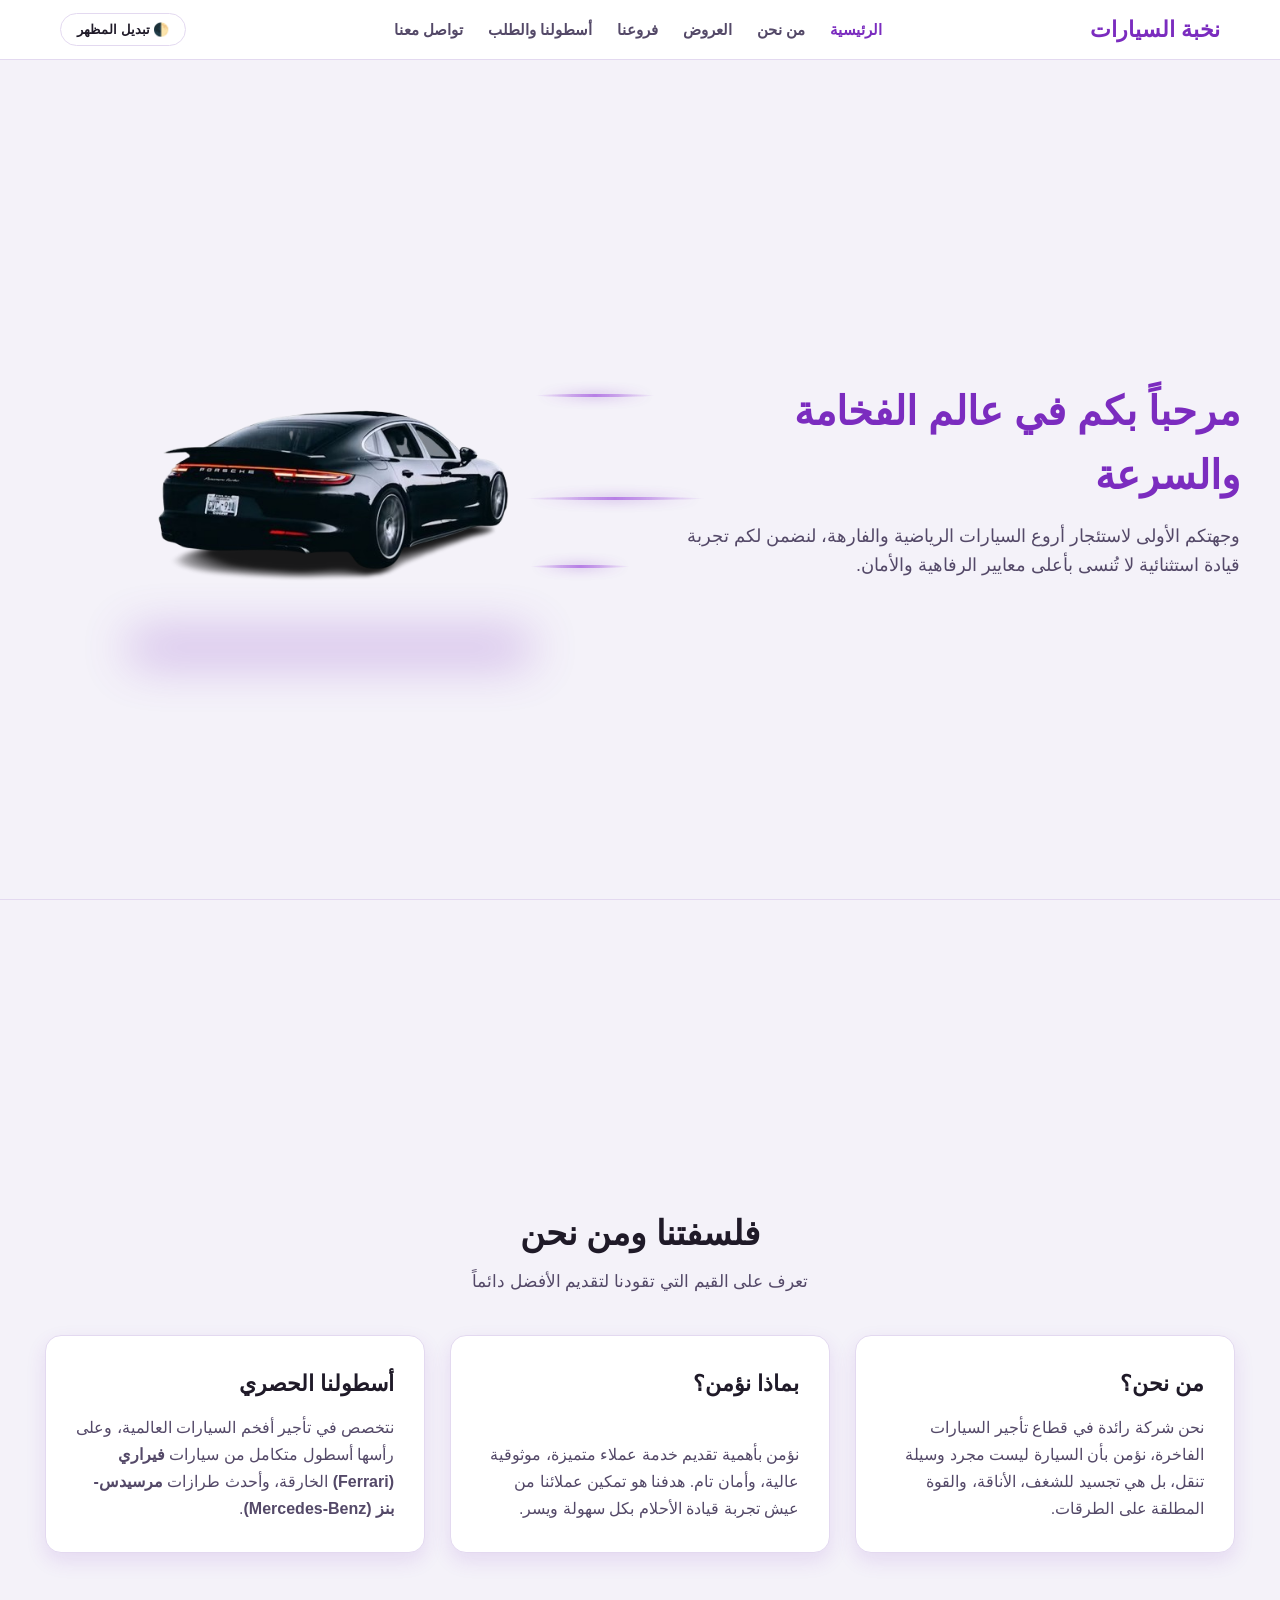
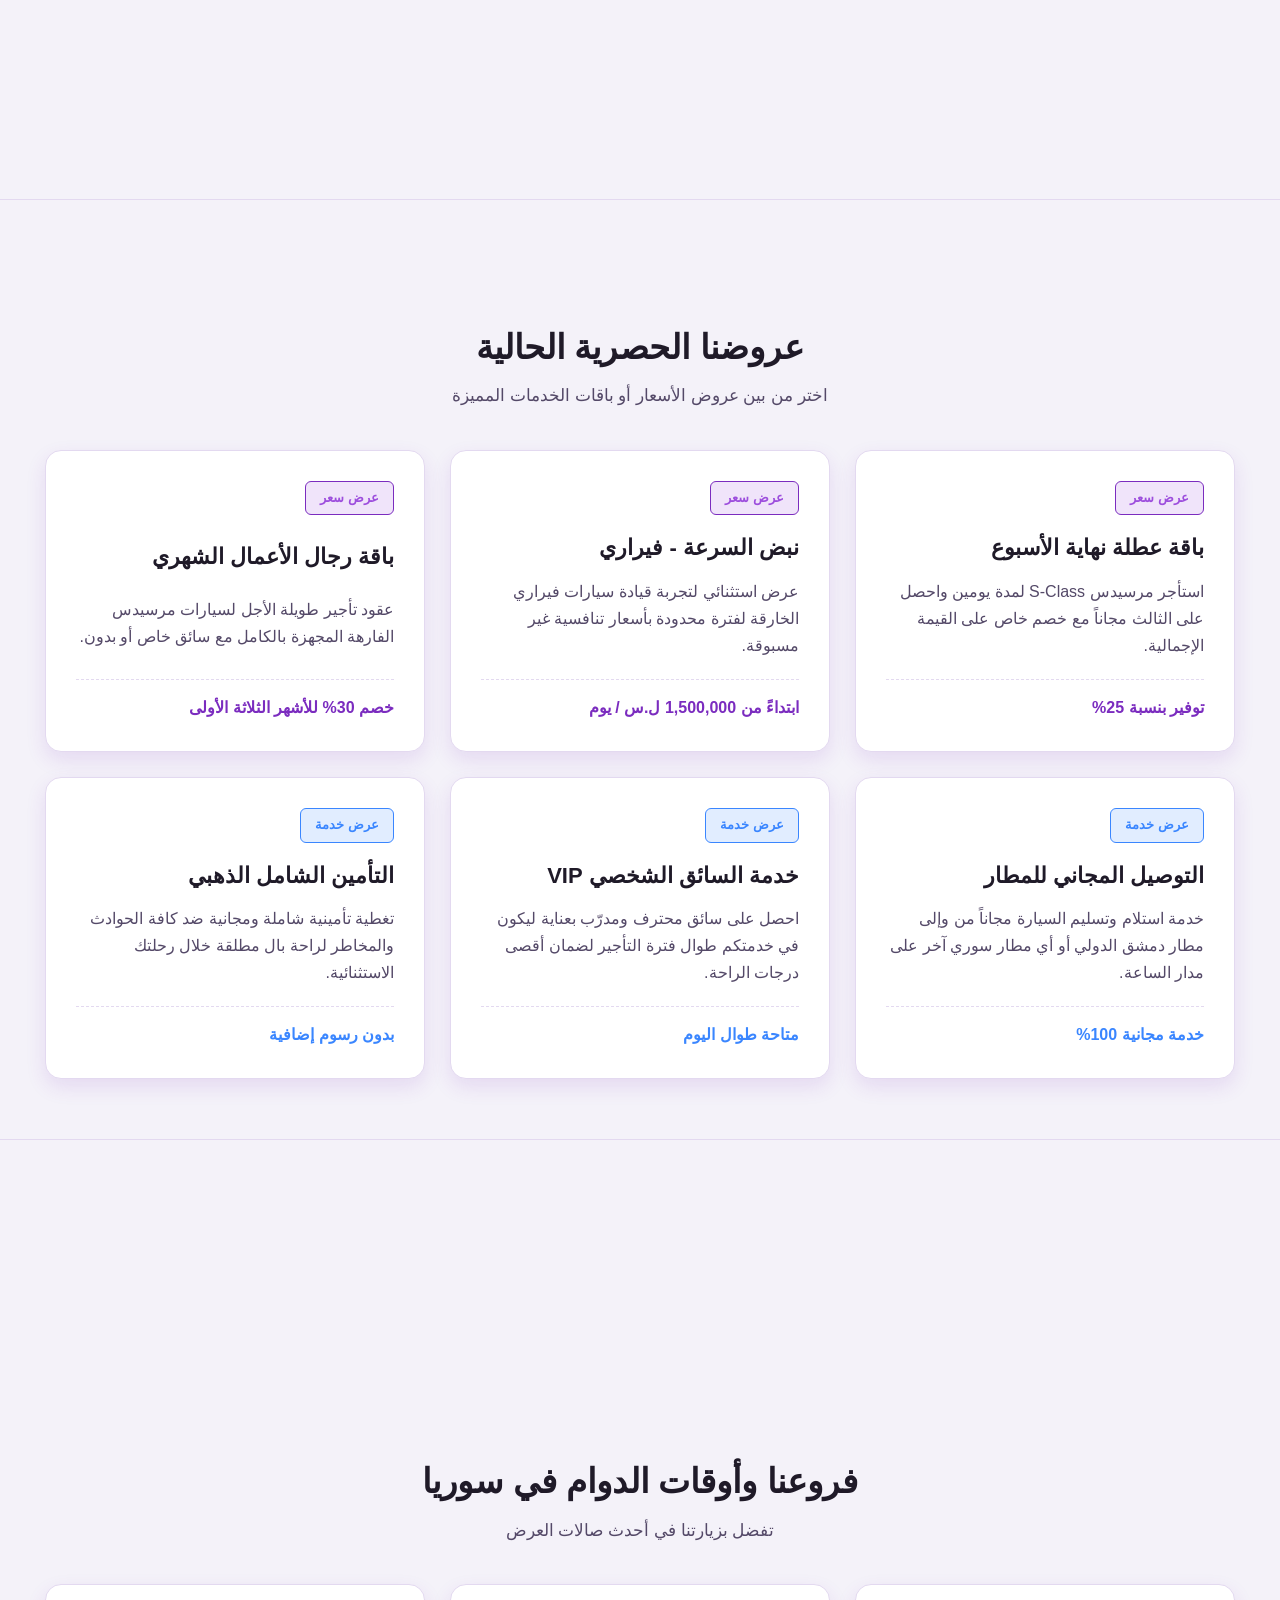
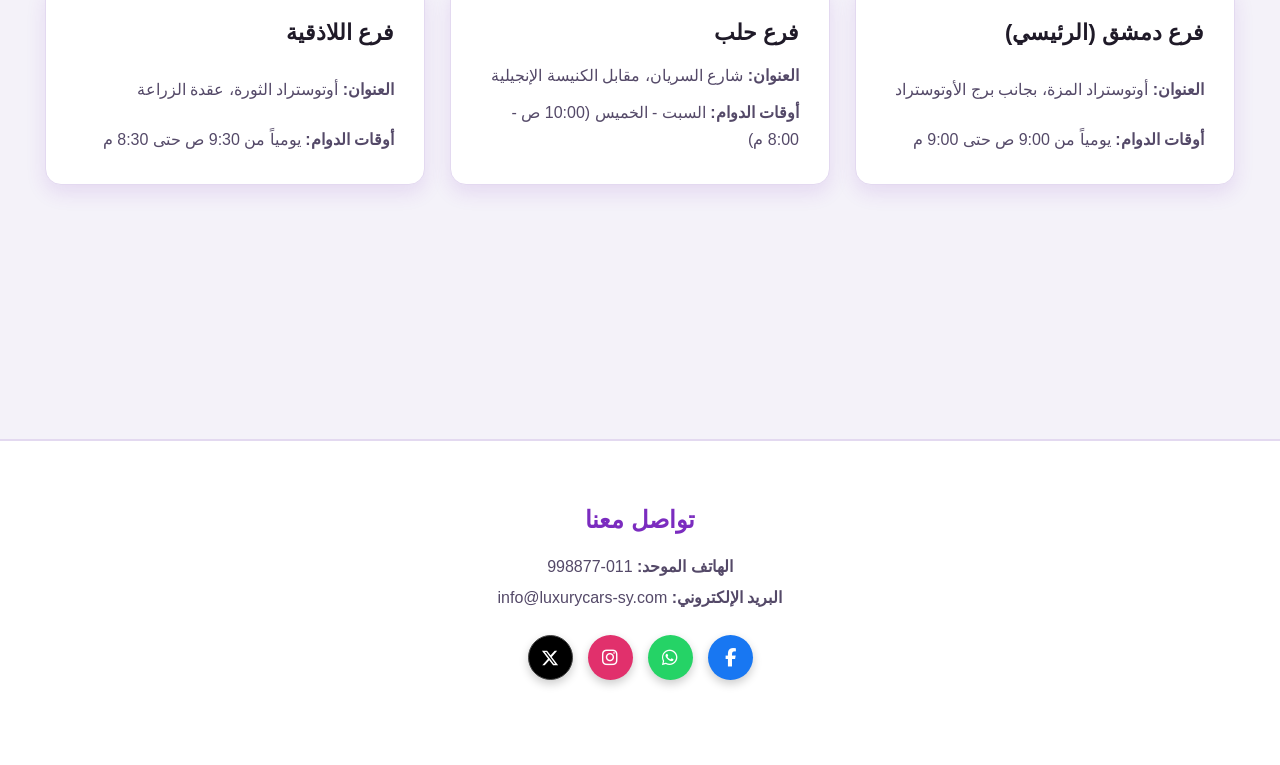
==== commit 2ff79ae8: "Update UI, The Final" ====
--- a/index.html
+++ b/index.html
@@ -13,20 +13,14 @@
     <script type="text/javascript" src="https://code.jquery.com/jquery-3.6.0.min.js"></script>
 </head>
 <body>
-
-    <!-- شريط التنقل العلوي -->
-    <!-- شريط التنقل العلوي -->
     <div id="navbar">
         <div class="nav-container">
-            <!-- الجهة اليمنى: زر القائمة (للشاشات الصغيرة) + اللوغو -->
             <div class="nav-right">
                 <button id="menuToggleBtn" type="button" aria-label="فتح القائمة">
                     <i class="fas fa-bars"></i>
                 </button>
                 <div class="logo">نخبة السيارات</div>
             </div>
-
-            <!-- القائمة الرئيسية (تنسدل كـ Sidebar على الجوال) -->
             <ul class="nav-links">
                 <li><a href="index.html#welcome-section">الرئيسية</a></li>
                 <li><a href="index.html#about-section">من نحن</a></li>
@@ -35,30 +29,22 @@
                 <li><a href="Cars.html#cars-section">أسطولنا والطلب</a></li>
                 <li><a href="#footer-section">تواصل معنا</a></li>
             </ul>
-
-            <!-- الجهة اليسرى: زر تبديل المظهر -->
             <button id="themeToggleBtn" type="button">🌓 تبديل المظهر</button>
         </div>
     </div>
 
     <!-- السكشن الأول: الترحيب -->
-    <<!-- السكشن الأول: الترحيب (مع انيميشن السيارة والهواء) -->
     <div id="welcome-section" class="section">
         <div class="welcome-container">
             <div class="welcome-content">
                 <h1>مرحباً بكم في عالم الفخامة والسرعة</h1>
                 <p>وجهتكم الأولى لاستئجار أروع السيارات الرياضية والفارهة، لنضمن لكم تجربة قيادة استثنائية لا تُنسى بأعلى معايير الرفاهية والأمان.</p>
             </div>
-            
-            <!-- حاوية السيارة مع تأثير الهواء والسرعة -->
             <div class="car-image-container">
                 <div class="car-animation-wrapper">
-                    <!-- خطوط الهواء (Wind Streaks) -->
                     <div class="wind-line line-1"></div>
                     <div class="wind-line line-2"></div>
                     <div class="wind-line line-3"></div>
-                    
-                    <!-- صورة السيارة المفرغة -->
                     <img src="imag/2.png" alt="سيارة فارهة" class="hero-car-img" />
                 </div>
             </div>
@@ -170,7 +156,7 @@
         </div>
     </div>
 
-    <!-- الفوتر مع الأيقونات -->
+    <!--مع الأيقونات -->
     <footer id="footer-section">
         <div class="footer-content">
             <h3>تواصل معنا</h3>
--- a/CSS/style.css
+++ b/CSS/style.css
@@ -186,7 +186,10 @@
 .students-data-table {
     width: 100%;
     border-collapse: collapse;
-    text-align: right;
+    text-align: center;   
+}
+table{
+    text-align: center;
 }
 
 .students-data-table th, 
@@ -357,7 +360,6 @@
     color: var(--purple-accent);
 }
 
-/* حركة السيارة وتأثيرات الهواء (Animations) */
 .car-animation-wrapper {
     position: relative;
     display: inline-block;
@@ -730,8 +732,6 @@
 /* ==========================================
    8. التجاوب مع الشاشات (Media Queries)
    ========================================== */
-
-/* للشاشات المتوسطة والتابلت (أقل من 992px) */
 @media (max-width: 992px) {
     #menuToggleBtn { display: block; }
     .nav-container { position: relative; padding: 10px 15px; }
@@ -769,14 +769,10 @@
     .card p { font-size: 14px; line-height: 1.6; }
 }
 
-/* للشاشات الصغيرة والموبايل (أقل من 768px) */
 @media (max-width: 768px) {
-    /* تجاوب الصفحة الرئيسية */
     .home-table-wrapper, .deploy-action-container { width: 95%; }
     .students-data-table th, .students-data-table td { padding: 12px 15px; font-size: 14px; }
     .deploy-icon-btn { width: 100%; font-size: 15px; padding: 14px 20px; flex-direction: column; gap: 8px; }
-
-    /* تجاوب صفحة السيارات */
     .cars-table-section { padding: 90px 15px 40px 15px; }
     .cars-data-table th, .cars-data-table td { padding: 12px 14px; font-size: 13px; }
     .car-specs-box { flex-direction: column; gap: 8px; }
@@ -790,8 +786,6 @@
     padding: 120px 20px 80px 20px;
     min-height: calc(100vh - 80px);
 }
-
-/* حاوية الجدول (عرض 80%) */
 .home-table-wrapper {
     width: 80%;
     margin: 0 auto;
@@ -827,7 +821,6 @@
     background-color: rgba(157, 78, 221, 0.04);
 }
 
-/* قسم الزر والملاحظات */
 .deploy-action-container {
     text-align: center;
     margin-top: 40px;
@@ -843,7 +836,6 @@
     line-height: 1.6;
 }
 
-/* زر الانتقال للموقع المباشر */
 .deploy-icon-btn {
     display: inline-flex;
     align-items: center;
@@ -870,7 +862,6 @@
     font-size: 20px;
 }
 
-/* تجاوب الصفحة الرئيسية للشاشات الصغيرة (الموبايل) */
 @media (max-width: 768px) {
     .home-table-wrapper, 
     .deploy-action-container {
@@ -891,7 +882,6 @@
         gap: 8px;
     }
 }
-/* جعل الأيقونة بيضاء في الوضع الداكن (الافتراضي لدينا) */
 input[type="date"]::-webkit-calendar-picker-indicator {
     filter: invert(1) brightness(1.5);
     cursor: pointer;
@@ -902,7 +892,6 @@
     opacity: 1;
 }
 
-/* إعادة الأيقونة للونها الطبيعي (الغامق) في الوضع الفاتح */
 html:not(.dark-mode) input[type="date"]::-webkit-calendar-picker-indicator {
     filter: none;
 }
